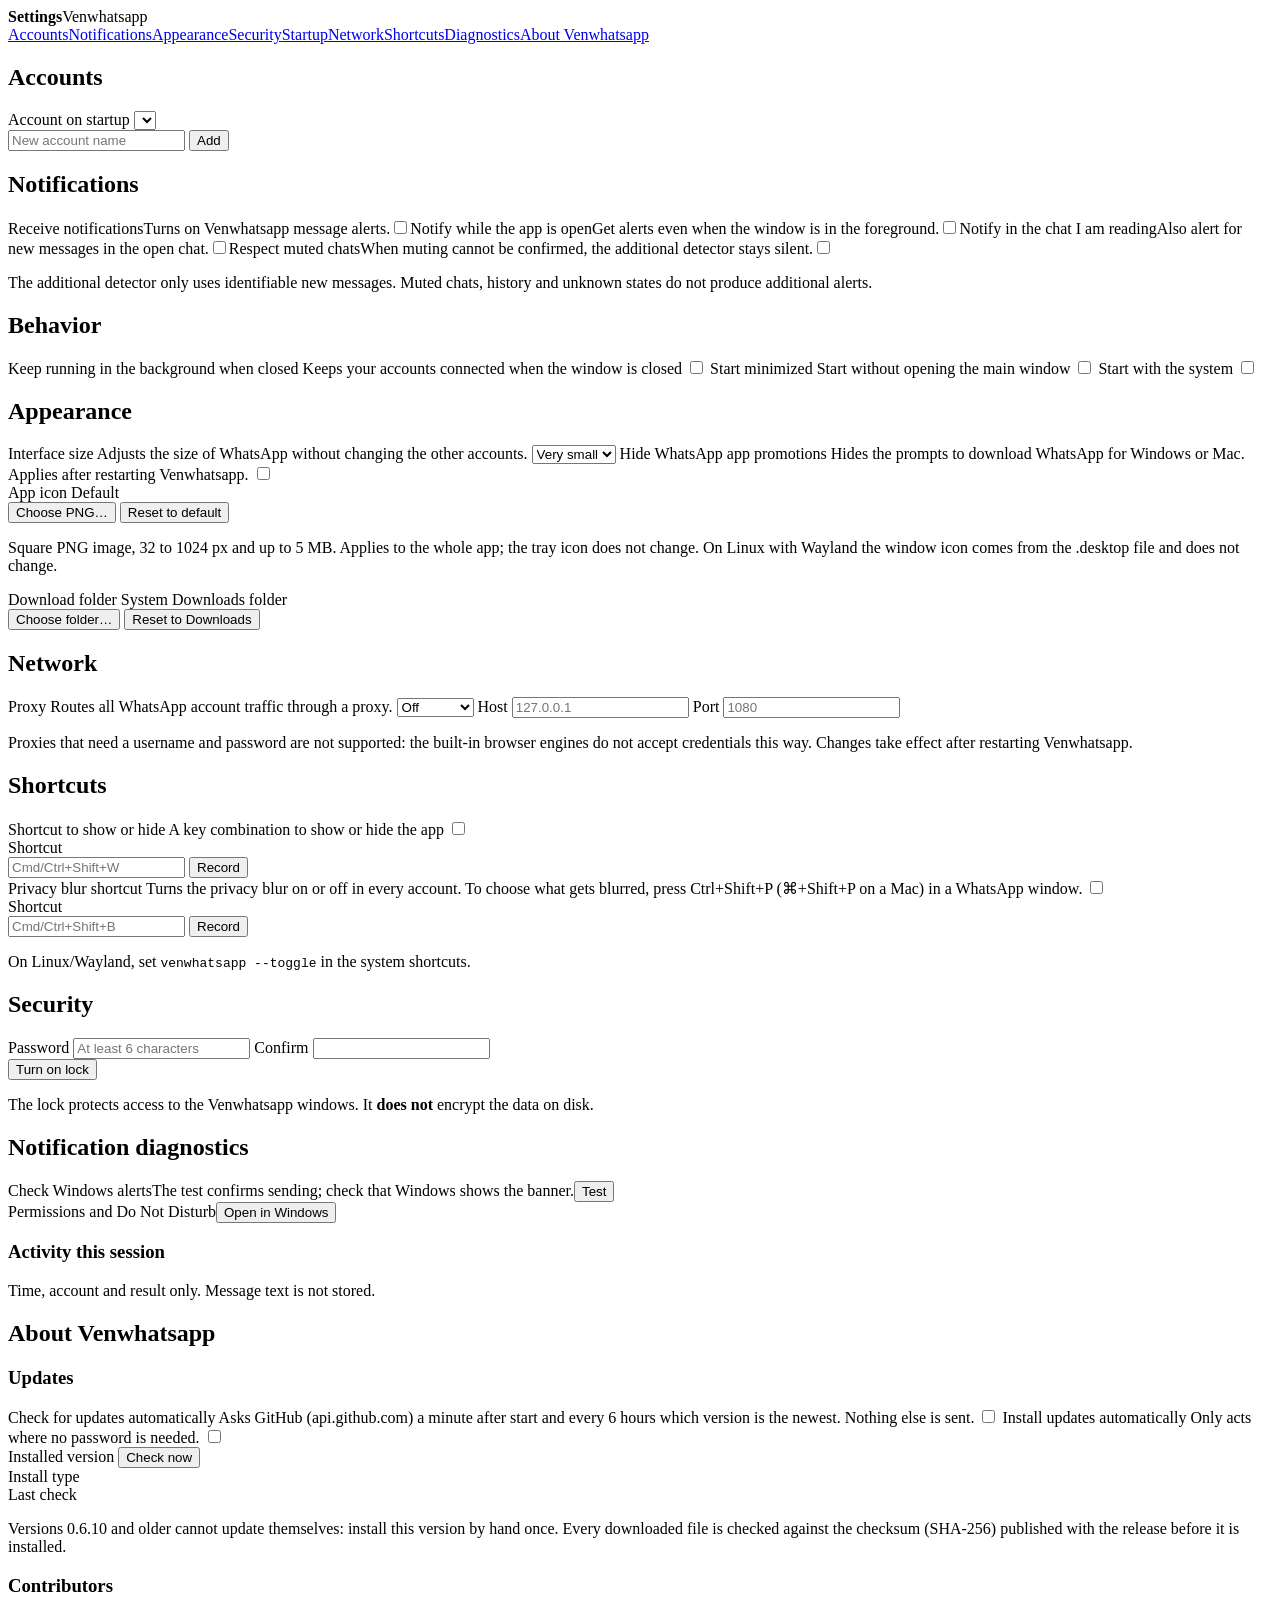
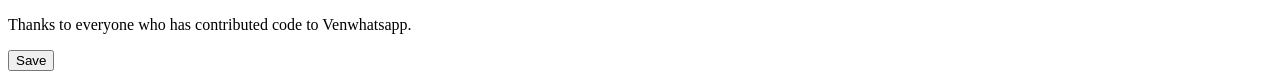
==== settings-ui/index.html @ 7d108659 "Convert whatRust into Venwhatsapp Desktop" ====
<!doctype html>
<html lang="en">
  <head>
    <meta charset="utf-8" />
    <meta name="viewport" content="width=device-width, initial-scale=1" />
    <title>Venwhatsapp — Configurações</title>
    <script src="i18n.js"></script>
    <link rel="stylesheet" href="style.css" />
    <link rel="stylesheet" href="dialog.css" />
  </head>
  <body>
    <header class="app-header"><div><strong>Configurações</strong><span>Venwhatsapp</span></div><button id="back-to-chat" type="button" class="secondary back-button" aria-label="Voltar ao WhatsApp" title="Voltar ao WhatsApp" hidden><svg viewBox="0 0 24 24" aria-hidden="true"><path d="M19 12H5 M12 5l-7 7 7 7"/></svg><span>Voltar ao WhatsApp</span></button></header>
    <div class="settings-layout"><nav class="settings-nav" aria-label="Configurações"><a href="#sec-contas">Contas</a><a href="#sec-notificacoes">Notificações</a><a href="#sec-aparencia">Aparência</a><a href="#sec-seguranca">Segurança</a><a href="#sec-sistema">Inicialização</a><a href="#sec-rede">Rede</a><a href="#sec-atalhos">Atalhos</a><a href="#sec-diagnostico">Diagnóstico</a><a class="nav-about" href="#sec-atualizacoes"><span class="nav-about-text"><span>Sobre o Venwhatsapp</span><span class="nav-version" id="nav_version"></span></span></a></nav>
    <!-- Local preferences use familiar WhatsApp rows: titled
         groups of boxed-list rows, a title + subtitle on the left and the control
         on the right. Element ids are what main.js uses; keep them stable. -->
    <main class="prefs">
      <section class="group" id="sec-contas">
        <h2 class="group-title">Contas</h2>
        <label class="row startup-row">
          <span class="row-text"><span class="row-title">Conta ao iniciar</span></span>
          <select id="startup_account" aria-label="Conta ao iniciar"></select>
        </label>
        <div class="boxed-list" id="single_window_row" hidden>
          <label class="row">
            <span class="row-text"><span class="row-title">Mostrar todas as contas em uma janela</span>
              <span class="row-subtitle" id="single_window_subtitle">Uma janela com um seletor de contas; as contas ocultas continuam conectadas. Requer reiniciar o Venwhatsapp.</span></span>
            <input type="checkbox" class="switch" id="single_window" />
          </label>
        </div>
        <div id="accounts-list" class="boxed-list"></div>
        <div class="add-row">
          <input type="text" id="new_account_name" placeholder="Nome da nova conta" aria-label="Nome da nova conta" />
          <button id="add_account">Adicionar</button>
        </div>
        <p id="macos-note" class="macos-note" hidden>Múltiplas contas exigem macOS 14 ou superior.</p>
        <p id="accounts-note" class="group-note" role="status" aria-live="polite"></p>
      </section>
      <section class="group" id="sec-notificacoes"><h2 class="group-title">Notificações</h2><div class="boxed-list">
<label class="row"><span class="row-text"><span class="row-title">Receber notificações</span><span class="row-subtitle">Ativa os avisos de mensagens do Venwhatsapp.</span></span><input type="checkbox" class="switch" id="notifications"></label><label class="row"><span class="row-text"><span class="row-title">Avisar com o aplicativo aberto</span><span class="row-subtitle">Receber avisos mesmo com a janela em primeiro plano.</span></span><input type="checkbox" class="switch" id="notify_when_focused"></label><label class="row"><span class="row-text"><span class="row-title">Avisar na conversa que estou lendo</span><span class="row-subtitle">Também avisar mensagens novas na conversa aberta.</span></span><input type="checkbox" class="switch" id="notify_active_chat"></label><label class="row"><span class="row-text"><span class="row-title">Respeitar conversas silenciadas</span><span class="row-subtitle">Quando o silenciamento não puder ser confirmado, o detector adicional permanece silencioso.</span></span><input type="checkbox" class="switch" id="respect_muted"></label></div><p class="group-note">O detector adicional só usa mensagens novas identificáveis. Conversas silenciadas, histórico e estados desconhecidos não geram avisos adicionais.</p></section>

      <section class="group" id="sec-sistema">
        <h2 class="group-title">Comportamento</h2>
        <div class="boxed-list">
          <label class="row">
            <span class="row-text"><span class="row-title">Continuar em segundo plano ao fechar</span>
              <span class="row-subtitle">Mantém suas contas conectadas ao fechar a janela</span></span>
            <input type="checkbox" class="switch" id="close_to_tray" />
          </label>
          <label class="row">
            <span class="row-text"><span class="row-title">Iniciar minimizado</span>
              <span class="row-subtitle">Iniciar sem abrir a janela principal</span></span>
            <input type="checkbox" class="switch" id="start_minimized" />
          </label>
          <label class="row">
            <span class="row-text"><span class="row-title">Iniciar com o sistema</span></span>
            <input type="checkbox" class="switch" id="autostart" />
          </label>
          <label class="row mac-only" id="menu_bar_icon_row" hidden>
            <span class="row-text"><span class="row-title">Mostrar ícone na barra de menus</span>
              <span class="row-subtitle" id="menu_bar_icon_subtitle">Quando desativado, clique no ícone do Dock para abrir o Venwhatsapp</span></span>
            <input type="checkbox" class="switch" id="menu_bar_icon" />
          </label>
          <label class="row mac-only" hidden>
            <span class="row-text"><span class="row-title">Somente na barra de menus</span>
              <span class="row-subtitle" id="menubar_only_subtitle">Sem ícone no Dock nem janela principal — todas as contas continuam conectadas para notificações e cada uma abre como painel pela bandeja</span></span>
            <input type="checkbox" class="switch" id="menubar_only" />
          </label>
          <label class="row mac-only" hidden>
            <span class="row-text"><span class="row-title">Ocultar ícone do Dock</span>
              <span class="row-subtitle">Mantém a janela principal; o ícone da barra de menus passa a ser a forma de reabrir o Venwhatsapp</span></span>
            <input type="checkbox" class="switch" id="hide_dock_icon" />
          </label>
        </div>
      </section>

      <section class="group" id="sec-aparencia">
        <h2 class="group-title">Aparência</h2>
        <div class="boxed-list">
          <label class="row">
            <span class="row-text"><span class="row-title">Tamanho da interface</span>
              <span class="row-subtitle">Ajusta o tamanho do WhatsApp sem alterar as outras contas.</span></span>
            <select id="zoom">
              <option value="0.75">Muito pequeno</option>
              <option value="0.85">Pequeno</option>
              <option value="1">Padrão</option>
              <option value="1.15">Grande</option>
            </select>
          </label>
          <label class="row">
            <span class="row-text"><span class="row-title">Ocultar anúncios do app do WhatsApp</span>
              <span class="row-subtitle">Esconde os convites para baixar o WhatsApp para Windows ou Mac. Vale ao reiniciar o Venwhatsapp.</span></span>
            <input type="checkbox" class="switch" id="hide_app_banner" />
          </label>
          <label class="row linux-only" id="title_bar_row" hidden>
            <span class="row-text"><span class="row-title">Barra de título</span>
              <span class="row-subtitle" id="title_bar_subtitle">Gerenciadores de janelas lado a lado, como o Hyprland, não usam barra de título.</span></span>
            <select id="title_bar">
              <option value="auto">Automático</option>
              <option value="show">Mostrar</option>
              <option value="hide">Ocultar</option>
            </select>
          </label>
          <label class="row linux-only" id="rendering_row" hidden>
            <span class="row-text"><span class="row-title">Renderização</span>
              <span class="row-subtitle" id="rendering_subtitle">Use o modo compatível se a janela ficar em branco em placas de vídeo antigas. Vale ao reiniciar o Venwhatsapp.</span></span>
            <select id="rendering">
              <option value="auto">Automático</option>
              <option value="software">Compatível (sem GPU)</option>
            </select>
          </label>
          <div class="row">
            <span class="row-text"><span class="row-title">Ícone do aplicativo</span>
              <span class="row-subtitle" id="icon_subtitle">Padrão</span></span>
            <div class="hotkey-row">
              <button type="button" id="choose_icon" class="secondary">Escolher PNG…</button>
              <button type="button" id="reset_icon" class="secondary">Restaurar padrão</button>
            </div>
          </div>
          <p class="group-note" id="icon_note">Imagem PNG quadrada, de 32 a 1024 px e até 5 MB. Vale para o aplicativo todo; a bandeja não muda. No Linux com Wayland, o ícone da janela vem do arquivo .desktop e não muda.</p>
          <div class="row">
            <span class="row-text"><span class="row-title">Pasta de downloads</span>
              <span class="row-subtitle" id="download_dir_subtitle">Pasta Downloads do sistema</span></span>
            <div class="hotkey-row">
              <button type="button" id="choose_download_dir" class="secondary">Escolher pasta…</button>
              <button type="button" id="reset_download_dir" class="secondary">Restaurar Downloads</button>
            </div>
          </div>
        </div>
      </section>

      <section class="group" id="sec-rede">
        <h2 class="group-title">Rede</h2>
        <div class="boxed-list">
          <label class="row">
            <span class="row-text"><span class="row-title">Proxy</span>
              <span class="row-subtitle">Encaminha todo o tráfego das contas do WhatsApp por um proxy.</span></span>
            <select id="proxy_mode">
              <option value="off">Desativado</option>
              <option value="socks5">SOCKS5</option>
              <option value="http">HTTP</option>
            </select>
          </label>
          <label class="row entry-row proxy-field">
            <span class="row-title">Servidor</span>
            <input type="text" id="proxy_host" autocomplete="off" spellcheck="false" placeholder="127.0.0.1" />
          </label>
          <label class="row entry-row proxy-field">
            <span class="row-title">Porta</span>
            <input type="text" id="proxy_port" inputmode="numeric" autocomplete="off" placeholder="1080" />
          </label>
        </div>
        <p class="group-note">Proxy com usuário e senha não é suportado: os navegadores embutidos não aceitam credenciais por esse caminho. A alteração vale após reiniciar o Venwhatsapp.</p>
        <p id="proxy_restart" class="hotkey-hint" hidden><span>Reinicie o Venwhatsapp para aplicar o proxy.</span> <button type="button" id="proxy_restart_btn" class="secondary">Reiniciar agora</button></p>
      </section>

      <section class="group" id="sec-atalhos">
        <h2 class="group-title">Atalhos</h2>
        <div class="boxed-list">
          <label class="row">
            <span class="row-text"><span class="row-title">Atalho para mostrar ou ocultar</span>
              <span class="row-subtitle">Uma combinação de teclas para mostrar ou ocultar o aplicativo</span></span>
            <input type="checkbox" class="switch" id="hotkey_enabled" />
          </label>
          <div class="row">
            <span class="row-text"><span class="row-title">Atalho</span></span>
            <div class="hotkey-row">
              <input type="text" id="hotkey" placeholder="Cmd/Ctrl+Shift+W" aria-label="Atalho" />
              <button type="button" id="record_hotkey" class="secondary">Gravar</button>
            </div>
          </div>
          <label class="row">
            <span class="row-text"><span class="row-title">Atalho para desfocar</span>
              <span class="row-subtitle">Liga ou desliga o desfoque de privacidade em todas as contas. Para escolher o que é desfocado, pressione Ctrl+Shift+P (⌘+Shift+P no Mac) numa janela do WhatsApp.</span></span>
            <input type="checkbox" class="switch" id="blur_hotkey_enabled" />
          </label>
          <div class="row">
            <span class="row-text"><span class="row-title">Atalho</span></span>
            <div class="hotkey-row">
              <input type="text" id="blur_hotkey" placeholder="Cmd/Ctrl+Shift+B" aria-label="Atalho" />
              <button type="button" id="record_blur_hotkey" class="secondary">Gravar</button>
            </div>
          </div>
        </div>
        <p id="hotkey_hint" class="hotkey-hint" hidden></p>
        <p class="group-note">No Linux/Wayland, configure <code>venwhatsapp --toggle</code> nos atalhos do sistema.</p>
      </section>

      <section class="group" id="sec-seguranca">
        <h2 class="group-title">Segurança</h2>

        <div id="lock-disabled">
          <div class="boxed-list">
            <label class="row entry-row">
              <span class="row-title">Senha</span>
              <input type="password" id="lock_pw1" autocomplete="new-password" placeholder="Pelo menos 6 caracteres" />
            </label>
            <label class="row entry-row">
              <span class="row-title">Confirmar</span>
              <input type="password" id="lock_pw2" autocomplete="new-password" />
            </label>
          </div>
          <div class="group-actions">
            <button id="enable_lock">Ativar bloqueio</button>
          </div>
        </div>

        <div id="lock-enabled" hidden>
          <div class="boxed-list">
            <label class="row" id="biometric_row" hidden>
              <span class="row-text"><span class="row-title" id="biometric_label">Usar biometria</span></span>
              <input type="checkbox" class="switch" id="biometric_enabled" />
            </label>
            <label class="row">
              <span class="row-text"><span class="row-title">Bloquear ao iniciar</span></span>
              <input type="checkbox" class="switch" id="lock_on_launch" />
            </label>
            <label class="row">
              <span class="row-text"><span class="row-title">Bloquear ao ocultar</span></span>
              <input type="checkbox" class="switch" id="lock_on_hide" />
            </label>
            <label class="row">
              <span class="row-text"><span class="row-title">Bloquear por inatividade</span>
                <span class="row-subtitle">Minutos; 0 desativa</span></span>
              <input type="number" id="idle_min" min="0" step="1" value="0" />
            </label>
          </div>
          <div class="group-actions">
            <button id="lock_now">Bloquear agora</button>
            <button id="change_pw" class="secondary">Alterar senha…</button>
            <button id="disable_lock" class="secondary">Desativar…</button>
          </div>
        </div>

        <p class="group-note">O bloqueio protege o acesso às janelas do Venwhatsapp. Ele
          <strong>não</strong> criptografa os dados no disco.</p>
      </section>
      <section class="group" id="sec-diagnostico"><h2 class="group-title">Diagnóstico de notificações</h2>
      <div class="boxed-list"><div class="row"><span class="row-text"><span class="row-title">Verificar avisos do Windows</span><span class="row-subtitle">O teste confirma o envio; confira se o Windows exibe o banner.</span></span><button id="test-notification" type="button">Testar</button></div><div class="row"><span class="row-text">Permissões e Não perturbe</span><button id="windows-notifications" class="secondary" type="button">Abrir no Windows</button></div></div>
      <p id="diagnostic-note" class="group-note" role="status"></p><div id="route-status" class="boxed-list"></div>
      <h3>Atividade desta sessão</h3><p class="group-note">Somente horário, conta e resultado. Não armazena o texto das mensagens.</p><div id="notification-history" class="boxed-list"></div>
      </section>
      <section class="group" id="sec-atualizacoes">
        <h2 class="group-title">Sobre o Venwhatsapp</h2>
        <h3>Atualizações</h3>
        <div class="boxed-list">
          <label class="row">
            <span class="row-text"><span class="row-title">Verificar atualizações automaticamente</span>
              <span class="row-subtitle">Consulta o GitHub (api.github.com) um minuto após iniciar e a cada 6 horas. Só pergunta qual é a versão mais recente.</span></span>
            <input type="checkbox" class="switch" id="auto_update_check" />
          </label>
          <label class="row">
            <span class="row-text"><span class="row-title">Instalar atualizações automaticamente</span>
              <span class="row-subtitle" id="auto_update_install_subtitle">Só age quando não é preciso senha.</span></span>
            <input type="checkbox" class="switch" id="auto_update_install" />
          </label>
        </div>
        <div class="boxed-list">
          <div class="row">
            <span class="row-text"><span class="row-title">Versão instalada</span>
              <span class="row-subtitle" id="upd_current"></span></span>
            <button type="button" id="upd_check" class="secondary">Verificar agora</button>
          </div>
          <div class="row">
            <span class="row-text"><span class="row-title">Tipo de instalação</span>
              <span class="row-subtitle" id="upd_method"></span></span>
          </div>
          <div class="row">
            <span class="row-text"><span class="row-title">Última verificação</span>
              <span class="row-subtitle" id="upd_last"></span></span>
          </div>
        </div>
        <div id="upd_panel" class="upd-panel" hidden>
          <h3 id="upd_title"></h3>
          <progress id="upd_progress" max="100" hidden></progress>
          <p id="upd_message" class="group-note" role="status" aria-live="polite"></p>
          <p id="upd_error" class="hotkey-hint" role="alert" hidden></p>
          <div class="group-actions">
            <button type="button" id="upd_install" hidden>Baixar e instalar</button>
            <button type="button" id="upd_apply" hidden>Reiniciar e instalar</button>
            <button type="button" id="upd_restart" hidden>Reiniciar agora</button>
            <button type="button" id="upd_page" class="secondary" hidden>Ver no GitHub</button>
          </div>
          <div id="upd_flatpak" class="upd-flatpak" hidden>
            <code id="upd_command"></code>
            <button type="button" id="upd_copy" class="secondary">Copiar</button>
          </div>
        </div>
        <div id="upd_notes_box" hidden>
          <h3>Novidades</h3>
          <div id="upd_notes" class="notes"></div>
        </div>
        <p class="group-note">Versões 0.6.10 e anteriores não atualizam sozinhas: instale esta versão manualmente uma vez. Cada arquivo baixado é conferido com a soma de verificação (SHA-256) publicada na versão antes de ser instalado.</p>
        <h3>Contribuidores</h3>
        <p class="group-note">Obrigado a todas as pessoas que contribuíram com código para o Venwhatsapp.</p>
        <ul id="contributors" class="contributors"></ul>
      </section>
    </main></div>

    <footer class="footer">
      <span id="note" class="note" role="status" aria-live="polite"></span>
      <button id="save">Salvar</button>
    </footer>

    <script src="dialog.js"></script>
    <script src="hotkey.js"></script>
    <script src="main.js"></script>
    <script src="panel.js"></script>
    <script src="notes.js"></script>
    <script src="updates.js"></script>
  </body>
</html>
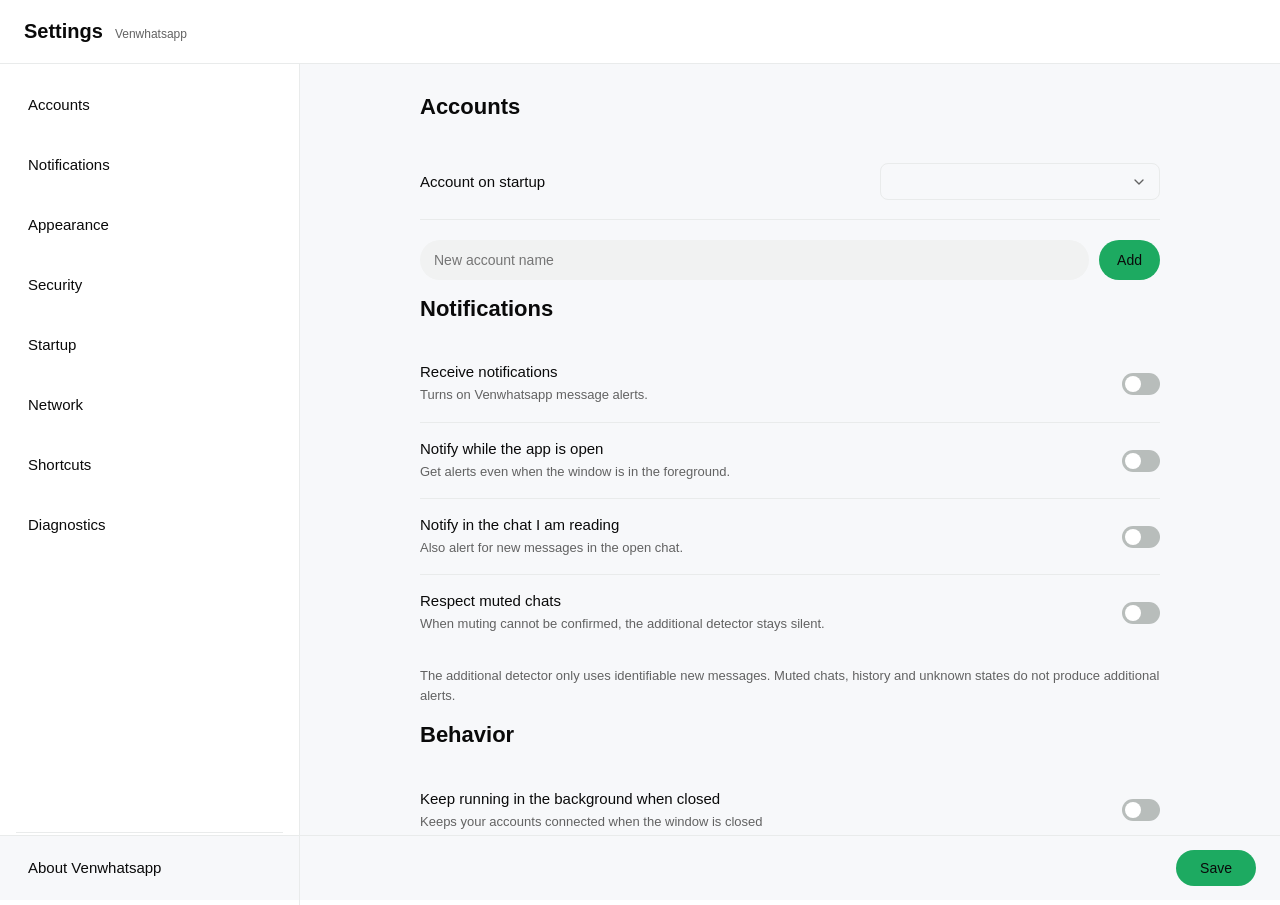
==== commit 28e8b2af: "Prepare Venwhatsapp 0.1.3 release" ====
--- a/settings-ui/index.html
+++ b/settings-ui/index.html
@@ -169,9 +169,19 @@
               <button type="button" id="record_hotkey" class="secondary">Gravar</button>
             </div>
           </div>
+        </div>
+        <p id="hotkey_hint" class="hotkey-hint" hidden></p>
+        <p class="group-note">No Linux/Wayland, configure <code>venwhatsapp --toggle</code> nos atalhos do sistema.</p>
+      </section>
+
+      <section class="group" id="sec-seguranca">
+        <h2 class="group-title">Segurança</h2>
+
+        <h3>Desfoque de privacidade</h3>
+        <div class="boxed-list">
           <label class="row">
             <span class="row-text"><span class="row-title">Atalho para desfocar</span>
-              <span class="row-subtitle">Liga ou desliga o desfoque de privacidade em todas as contas. Para escolher o que é desfocado, pressione Ctrl+Shift+P (⌘+Shift+P no Mac) numa janela do WhatsApp.</span></span>
+              <span class="row-subtitle">Liga ou desliga o desfoque em todas as contas. Para escolher os itens desfocados, pressione Ctrl+Shift+P (⌘+Shift+P no Mac) numa janela do WhatsApp.</span></span>
             <input type="checkbox" class="switch" id="blur_hotkey_enabled" />
           </label>
           <div class="row">
@@ -182,12 +192,7 @@
             </div>
           </div>
         </div>
-        <p id="hotkey_hint" class="hotkey-hint" hidden></p>
-        <p class="group-note">No Linux/Wayland, configure <code>venwhatsapp --toggle</code> nos atalhos do sistema.</p>
-      </section>
-
-      <section class="group" id="sec-seguranca">
-        <h2 class="group-title">Segurança</h2>
+        <p class="group-note">O desfoque é aplicado localmente nas janelas do WhatsApp.</p>
 
         <div id="lock-disabled">
           <div class="boxed-list">
@@ -256,6 +261,11 @@
           </label>
         </div>
         <div class="boxed-list">
+          <div class="row">
+            <span class="row-text"><span class="row-title">Reinstalar pelo GitHub</span>
+              <span class="row-subtitle">Baixa e verifica a versão mais recente publicada, mesmo que seja a mesma versão que já está instalada.</span></span>
+            <button type="button" id="upd_reinstall" class="secondary">Reinstalar</button>
+          </div>
           <div class="row">
             <span class="row-text"><span class="row-title">Versão instalada</span>
               <span class="row-subtitle" id="upd_current"></span></span>
--- a/settings-ui/style.css
+++ b/settings-ui/style.css
@@ -0,0 +1,170 @@
+/* Local management UI, matching WhatsApp desktop surfaces and spacing. */
+:root {
+  color-scheme: light dark;
+  --bg: #fff; --card: #fff; --panel: #f7f8fa; --fg: #0a0a0a; --dim: #626262;
+  --green: #1daa61; --on-green: #0a0a0a; --border: #e9ebeb;
+  --control-hover: #00000014; --control-active: #00000024;
+  --line: #e9ebeb; --hover: #f1f2f2; --switch-off: #b8bdbb;
+  --danger: #c52c3a; --warn: #996600;
+  --chevron: url("data:image/svg+xml,%3Csvg xmlns='http://www.w3.org/2000/svg' viewBox='0 0 24 24' fill='none' stroke='%23626262' stroke-width='2' stroke-linecap='round' stroke-linejoin='round'%3E%3Cpath d='m6 9 6 6 6-6'/%3E%3C/svg%3E");
+}
+@media (prefers-color-scheme: dark) {
+  :root:not([data-theme="light"]) {
+    color-scheme: dark;
+    --bg: #161717; --card: #232626; --panel: #1d1f1f; --fg: #fafafa; --dim: #a1a5a5;
+    --green: #21c063; --on-green: #0a0a0a; --border: #2c3030;
+    --control-hover: #ffffff14; --control-active: #ffffff24;
+    --line: #2c3030; --hover: #2a2d2d; --switch-off: #626767;
+    --danger: #ff707a; --warn: #e3b341;
+    --chevron: url("data:image/svg+xml,%3Csvg xmlns='http://www.w3.org/2000/svg' viewBox='0 0 24 24' fill='none' stroke='%23a1a5a5' stroke-width='2' stroke-linecap='round' stroke-linejoin='round'%3E%3Cpath d='m6 9 6 6 6-6'/%3E%3C/svg%3E");
+  }
+}
+:root[data-theme="dark"] {
+    color-scheme: dark;
+    --bg: #161717; --card: #232626; --panel: #1d1f1f; --fg: #fafafa; --dim: #a1a5a5;
+    --green: #21c063; --on-green: #0a0a0a; --border: #2c3030;
+    --control-hover: #ffffff14; --control-active: #ffffff24;
+    --line: #2c3030; --hover: #2a2d2d; --switch-off: #626767;
+    --danger: #ff707a; --warn: #e3b341;
+    --chevron: url("data:image/svg+xml,%3Csvg xmlns='http://www.w3.org/2000/svg' viewBox='0 0 24 24' fill='none' stroke='%23a1a5a5' stroke-width='2' stroke-linecap='round' stroke-linejoin='round'%3E%3Cpath d='m6 9 6 6 6-6'/%3E%3C/svg%3E");
+}
+:root[data-theme="light"] { color-scheme:light; }
+* { box-sizing: border-box; }
+/* Thin, translucent scrollbars to match the chat panes (see bridge.js):
+   the native webviews otherwise render a thick unstyled system scrollbar
+   that clashes with the dark theme. Same muted grey, transparent track. */
+* { scrollbar-width: thin; scrollbar-color: rgba(134,150,160,.45) transparent; }
+*::-webkit-scrollbar { width: 8px; height: 8px; }
+*::-webkit-scrollbar-track { background: transparent; }
+*::-webkit-scrollbar-thumb { background-color: rgba(134,150,160,.45); border: 2px solid transparent; border-radius: 4px; background-clip: padding-box; }
+*::-webkit-scrollbar-thumb:hover { background-color: rgba(134,150,160,.8); }
+*::-webkit-scrollbar-corner { background: transparent; }
+html, body { height: 100%; }
+html.embedded-panel { background: var(--bg); }
+html.embedded-panel body { opacity: 0; transform: translateY(9px) scale(.995); transform-origin: top center; transition: opacity .18s ease, transform .22s cubic-bezier(.2,.8,.2,1); }
+html.embedded-panel.panel-open body { opacity: 1; transform: none; }
+@media(prefers-reduced-motion:reduce) { html.embedded-panel body { transition: none; } }
+body {
+  margin: 0; display: flex; flex-direction: column;
+  background: var(--bg); color: var(--fg);
+  font: 14px "Segoe UI", Helvetica, Arial, sans-serif;
+}
+[hidden] { display: none !important; }
+button, input, select { font: inherit; }
+button { cursor: pointer; border: 0; border-radius: 22px; padding: 9px 18px; background: var(--green); color: var(--on-green); font-weight: 500; }
+button:disabled { opacity: .45; cursor: default; }
+button.secondary { background: transparent; color: var(--green); }
+button:hover:not(:disabled) { filter: brightness(.95); }
+button:focus-visible, input:focus-visible, select:focus-visible, a:focus-visible { outline: 2px solid var(--green); outline-offset: 2px; }
+.app-header { padding: 12px 24px; min-height: 64px; display: flex; align-items: center; justify-content: space-between; gap: 16px; border-bottom: 1px solid var(--border); }
+.app-header > div { display: flex; align-items: baseline; gap: 12px; }
+.app-header strong { font-size: 20px; font-weight: 600; }
+.app-header span { font-size: 12px; color: var(--dim); }
+.app-header button { color: var(--dim); font-weight: 400; }
+.settings-layout { position: relative; display: flex; flex: 1; min-height: 0; overflow: visible; }
+.settings-nav { position: absolute; z-index: 2; left: 0; top: 0; bottom: -70px; width: 300px; padding: 12px 8px; display: flex; flex-direction: column; gap: 4px; border-right: 1px solid var(--border); }
+.settings-nav a { display: flex; align-items: center; gap: 24px; padding: 16px 20px; border-radius:8px; min-height:56px; font-size: 15px; color: inherit; text-decoration: none; }
+.settings-nav a:hover, .settings-nav a[aria-current=page] { background: var(--hover); }
+.settings-nav svg { width: 22px; height: 22px; stroke: var(--dim); fill: none; stroke-width: 1.7; stroke-linecap: round; stroke-linejoin: round; flex-shrink: 0; }
+.prefs { background:var(--panel); flex: 1; min-width: 0; overflow-y: auto; margin-left:300px; padding: 30px 40px; scroll-behavior: smooth; }
+.group { max-width: 740px; margin: 0 auto; }
+.group-title { font-size: 22px; font-weight: 600; margin: 0 0 24px; }
+.group-note { font-size: 13px; line-height: 1.55; margin: 16px 0; color: var(--dim); }
+.group-note code { font: inherit; background: var(--hover); padding: 2px 4px; }
+.group-actions { display: flex; flex-wrap: wrap; align-items: center; gap: 8px; margin-top: 16px; }
+.boxed-list > * + * { border-top: 1px solid var(--border); }
+.boxed-list:empty { display: none; }
+.row { display: flex; align-items: center; gap: 20px; min-height: 76px; padding: 16px 0; }
+label.row { cursor: pointer; }
+.row-text { flex: 1; min-width: 0; display: flex; flex-direction: column; gap: 5px; }
+.row-title { font-size: 15px; }
+.row-subtitle { font-size: 13px; line-height: 1.5; color: var(--dim); }
+.startup-row { margin: 24px 0 16px; border-bottom: 1px solid var(--border); }
+.entry-row .row-title { flex: 0 0 90px; }
+.entry-row input { flex: 1; min-width: 0; }
+input[type=text], input[type=password], input[type=number], select { border: 1px solid var(--border); border-radius: 8px; padding: 8px 12px; background: transparent; color: inherit; }
+input[type=number] { width: 80px; }
+select { min-width: 120px; appearance: none; -webkit-appearance: none; padding-right: 36px; background-image: var(--chevron); background-repeat: no-repeat; background-position: right 12px center; background-size: 16px 16px; line-height: 1.4; }
+select option { background: var(--bg); color: var(--fg); }
+.switch { appearance: none; -webkit-appearance: none; position: relative; width: 38px; height: 22px; margin: 0; flex: 0 0 38px; border: 0; border-radius: 12px; background: var(--switch-off); cursor: pointer; }
+.switch::before { content: ""; position: absolute; left: 3px; top: 3px; width: 16px; height: 16px; border-radius: 50%; background: #fff; transition: transform .15s; }
+.switch:checked { background: var(--green); }
+.switch:checked::before { transform: translateX(16px); }
+.account-row { border-radius:8px; display: flex; align-items: center; min-height: 88px; gap: 15px; padding: 12px; }
+.account-row:hover { background:var(--hover); }
+.account-row:hover .account-avatar:not(.has-photo) { background: var(--control-hover); }
+.account-avatar { height: 48px; width: 48px; border-radius: 50%; background: var(--hover); color: var(--dim); display: grid; place-items: center; font-size: 17px; flex: 0 0 48px; }
+.account-avatar.has-photo { overflow: hidden; background: none; }
+.account-avatar img { width: 100%; height: 100%; object-fit: cover; display: block; }
+.settings-nav .nav-about { position: absolute; left: 8px; right: 8px; bottom: 10px; }
+.settings-nav .nav-about::before { content: ""; position: absolute; left: 8px; right: 8px; top: -7px; border-top: 1px solid var(--border); }
+.nav-about-text { display: flex; flex-direction: column; gap: 2px; min-width: 0; }
+.nav-version { font-size: 12px; color: var(--dim); }
+.nav-version:empty { display: none; }
+.contributors { list-style: none; margin: 0; padding: 0; display: flex; flex-wrap: wrap; gap: 8px; }
+.contributors a { display: inline-block; padding: 6px 12px; border: 1px solid var(--border); border-radius: 16px; color: inherit; text-decoration: none; font-size: 13px; }
+.contributors a:hover { background: var(--hover); }
+.account-open { display: flex; flex: 1; min-width: 0; align-items: flex-start; flex-direction: column; gap: 5px; padding: 0; border: 0; border-radius: 0; background: transparent; color: inherit; text-align: left; }
+.acct-name { font-size: 16px; max-width: 100%; white-space: nowrap; text-overflow: ellipsis; overflow: hidden; }
+.acct-subtitle { font-size: 13px; color: var(--dim); font-weight: 400; }
+.account-more { display: grid; place-items: center; flex: 0 0 40px; font-size: 26px; line-height: 1; width: 40px; height: 40px; border-radius: 50%; padding: 0; color: var(--dim); background: transparent; transition: background-color .12s, color .12s; }
+.account-more:hover:not(:disabled), .account-more:focus-visible, .account-more[aria-expanded="true"] { background: var(--control-hover); color: var(--fg); filter: none; }
+.account-more:active:not(:disabled) { background: var(--control-active); }
+@media(prefers-reduced-motion:reduce) { .account-more { transition:none; } }
+.acct-unread { background: var(--green); color: var(--on-green); font-size: 12px; padding: 2px 7px; border-radius: 10px; }
+.account-actions { position: fixed; inset: auto; border: 1px solid var(--border); border-radius: 12px; background: var(--card); color: var(--fg); box-shadow: 0 12px 34px #0004; padding: 6px 0; width: 245px; max-width:calc(100vw - 24px); margin: 0; max-height: calc(100vh - 24px);overflow-y:auto;overscroll-behavior:contain; transform-origin:top right; }
+.account-actions:popover-open, .account-actions[data-open="true"] { animation: account-menu-in .16s cubic-bezier(.2,.8,.2,1) both; }
+@keyframes account-menu-in { from { opacity: 0; transform: translateY(6px) scale(.98); } to { opacity: 1; transform: translateY(0) scale(1); } }
+@media(prefers-reduced-motion:reduce) { .account-actions:popover-open, .account-actions[data-open="true"] { animation:none; } }
+.account-actions button { display: block; width: 100%; border-radius: 0; background: transparent; color: inherit; text-align: left; font-size: 14px; font-weight: 400; padding: 12px 22px; }
+.account-actions button:hover, .account-actions button:focus-visible { background: var(--hover); }
+.account-actions .danger { color: var(--danger); }
+.add-row { display: flex; gap: 10px; margin-top: 20px; }
+.add-row input { border-radius:24px; min-width: 0; flex: 1; background: var(--hover); border: 0; padding: 12px 14px; }
+.hotkey-row { display: flex; gap: 8px; flex-wrap: wrap; }
+.hotkey-row input { min-width: 0; width: 190px; }
+.recording { outline: 2px dashed var(--green); }
+.hotkey-hint { font-size: 13px; color: var(--warn); }
+.footer { position: relative; z-index: 1; display: flex; justify-content: space-between; align-items: center; gap: 12px; padding: 14px 24px; border-top: 1px solid var(--border); }
+.footer button { padding: 10px 24px; margin-left: auto; }
+.note { font-size: 13px; color: var(--green); }
+.prefs h3 { font-size: 14px; margin: 24px 0 6px; }
+@media(max-width:900px) { .settings-nav { width:220px; } .settings-nav a { padding: 16px 20px; gap: 18px; } .prefs { margin-left:220px; padding: 26px 24px; } }
+@media(max-width:640px) {
+  .settings-nav { width:62px; overflow: hidden; } .settings-nav a { font-size: 0; padding: 18px 20px; gap: 24px; } .settings-nav svg { flex: 0 0 22px; }
+  .prefs { margin-left:62px; padding: 24px 18px; } .app-header { padding: 14px 18px; min-height: 66px; } .row { gap: 12px; flex-wrap: wrap; } .row-text { flex-basis: 160px; }
+  .account-row { gap: 10px; } .account-avatar { width: 40px; height: 40px; flex-basis: 40px; } .group-title { font-size: 19px; }
+}
+@media(max-width:480px) { .app-header span { display: none; } }
+
+/* Same icon hit area as the WhatsApp toolbar. */
+.back-button { display:inline-flex;align-items:center;gap:10px;min-height:40px;padding:8px 12px!important;color:var(--fg)!important; }
+.back-button svg { width:24px;height:24px;stroke:currentColor;stroke-width:1.8;fill:none;stroke-linecap:round;stroke-linejoin:round;flex:none; }
+.back-button:hover { background:var(--hover); }
+.footer { background:var(--panel); }
+@media(max-width:640px){.settings-nav{padding:12px 4px;}.settings-nav a{padding:16px;}.back-button span{display:none;}.back-button{width:40px;padding:8px!important;}}
+
+.back-button span { font-size:14px;color:inherit; }
+
+.row select { max-width:min(280px,100%);text-overflow:ellipsis;white-space:nowrap;overflow:hidden; }
+#startup_account { width:clamp(150px,35vw,280px); }
+
+.row-subtitle,.group-note,.hotkey-hint { overflow-wrap:anywhere; }
+
+.row-title {overflow-wrap:anywhere;}
+.note {min-width:0;overflow-wrap:anywhere;flex:1;}
+
+/* Settings -> Updates */
+.upd-panel { margin-top: 24px; padding: 16px 20px; border: 1px solid var(--border); border-radius: 12px; background: var(--card); }
+.upd-panel h3 { margin: 0 0 8px; font-size: 16px; }
+.upd-panel progress { width: 100%; height: 8px; accent-color: var(--green); margin: 8px 0; }
+.upd-panel .group-note { margin: 8px 0; }
+.upd-flatpak { display: flex; align-items: center; gap: 8px; margin-top: 12px; flex-wrap: wrap; }
+.upd-flatpak code { flex: 1; min-width: 0; overflow-wrap: anywhere; font: 12px ui-monospace, Menlo, Consolas, monospace; background: var(--hover); padding: 8px 10px; border-radius: 8px; user-select: all; }
+.notes { font-size: 13px; line-height: 1.55; max-height: 320px; overflow-y: auto; padding: 4px 0; overflow-wrap: anywhere; }
+.notes h4 { margin: 14px 0 4px; font-size: 14px; }
+.notes p { margin: 6px 0; }
+.notes ul { margin: 6px 0; padding-left: 20px; }
+.notes code, .notes pre { font: 12px ui-monospace, Menlo, Consolas, monospace; background: var(--hover); border-radius: 4px; }
+.notes code { padding: 1px 4px; }
+.notes pre { padding: 8px 10px; overflow-x: auto; white-space: pre-wrap; }
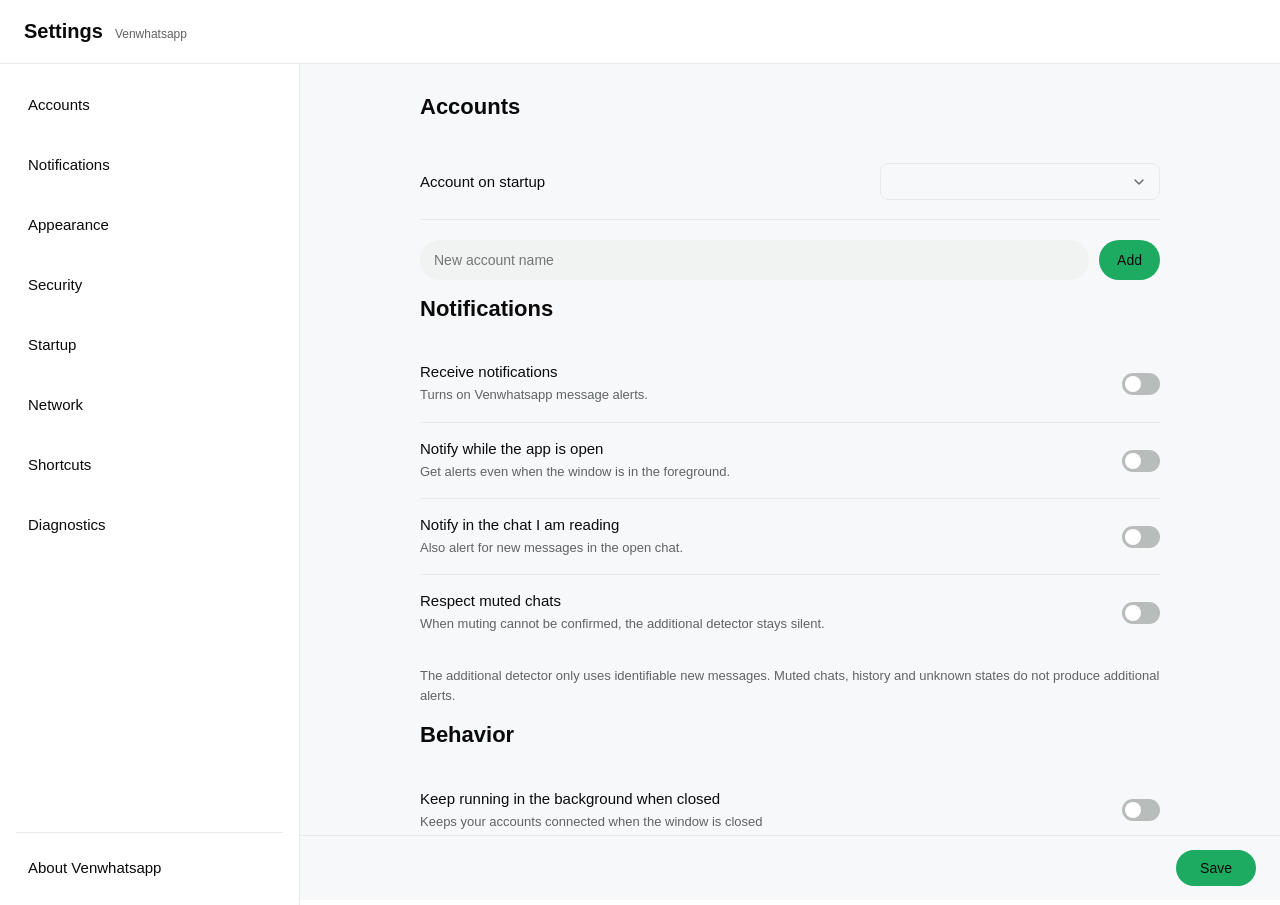
==== commit 551e1660: "Update Venwhatsapp settings" ====
--- a/settings-ui/index.html
+++ b/settings-ui/index.html
@@ -169,6 +169,18 @@
               <button type="button" id="record_hotkey" class="secondary">Gravar</button>
             </div>
           </div>
+          <label class="row">
+            <span class="row-text"><span class="row-title">Enable privacy blur shortcut</span>
+              <span class="row-subtitle">Turns privacy blur on or off in every account. Choose what gets blurred in Settings → Security → Privacy blur.</span></span>
+            <input type="checkbox" class="switch" id="blur_hotkey_enabled" />
+          </label>
+          <div class="row">
+            <span class="row-text"><span class="row-title">Keyboard combination</span></span>
+            <div class="hotkey-row">
+              <input type="text" id="blur_hotkey" placeholder="Cmd/Ctrl+Shift+B" aria-label="Privacy blur shortcut" />
+              <button type="button" id="record_blur_hotkey" class="secondary">Record</button>
+            </div>
+          </div>
         </div>
         <p id="hotkey_hint" class="hotkey-hint" hidden></p>
         <p class="group-note">No Linux/Wayland, configure <code>venwhatsapp --toggle</code> nos atalhos do sistema.</p>
@@ -177,22 +189,34 @@
       <section class="group" id="sec-seguranca">
         <h2 class="group-title">Segurança</h2>
 
-        <h3>Desfoque de privacidade</h3>
-        <div class="boxed-list">
-          <label class="row">
-            <span class="row-text"><span class="row-title">Atalho para desfocar</span>
-              <span class="row-subtitle">Liga ou desliga o desfoque em todas as contas. Para escolher os itens desfocados, pressione Ctrl+Shift+P (⌘+Shift+P no Mac) numa janela do WhatsApp.</span></span>
-            <input type="checkbox" class="switch" id="blur_hotkey_enabled" />
-          </label>
-          <div class="row">
-            <span class="row-text"><span class="row-title">Atalho</span></span>
-            <div class="hotkey-row">
-              <input type="text" id="blur_hotkey" placeholder="Cmd/Ctrl+Shift+B" aria-label="Atalho" />
-              <button type="button" id="record_blur_hotkey" class="secondary">Gravar</button>
-            </div>
-          </div>
-        </div>
-        <p class="group-note">O desfoque é aplicado localmente nas janelas do WhatsApp.</p>
+        <details class="privacy-disclosure" id="privacy-blur-disclosure">
+          <summary>Privacy blur</summary>
+          <p class="group-note">Choose what is blurred in every account. Changes apply to open WhatsApp windows when you save.</p>
+          <div class="boxed-list privacy-list">
+            <label class="row privacy-option"><span class="row-text"><span class="row-title">Enable privacy blur</span></span><input type="checkbox" class="switch" id="privacy_blur_on" /></label>
+            <label class="row privacy-option"><span class="row-text"><span class="row-title">All messages in chat</span></span><input type="checkbox" class="switch" id="privacy_chat_on" /></label>
+            <div class="privacy-slider-row"><label for="privacy_chat_amt">Blur amount</label><input class="privacy-range" type="range" id="privacy_chat_amt" min="1" max="30" step="1" /><output id="privacy_chat_amt_output" for="privacy_chat_amt"></output></div>
+            <label class="row privacy-option"><span class="row-text"><span class="row-title">Last message previews</span></span><input type="checkbox" class="switch" id="privacy_preview_on" /></label>
+            <div class="privacy-slider-row"><label for="privacy_preview_amt">Blur amount</label><input class="privacy-range" type="range" id="privacy_preview_amt" min="1" max="30" step="1" /><output id="privacy_preview_amt_output" for="privacy_preview_amt"></output></div>
+            <label class="row privacy-option"><span class="row-text"><span class="row-title">Media previews</span></span><input type="checkbox" class="switch" id="privacy_media_on" /></label>
+            <div class="privacy-slider-row"><label for="privacy_media_amt">Blur amount</label><input class="privacy-range" type="range" id="privacy_media_amt" min="1" max="30" step="1" /><output id="privacy_media_amt_output" for="privacy_media_amt"></output></div>
+            <label class="row privacy-option"><span class="row-text"><span class="row-title">Media gallery</span></span><input type="checkbox" class="switch" id="privacy_gallery_on" /></label>
+            <div class="privacy-slider-row"><label for="privacy_gallery_amt">Blur amount</label><input class="privacy-range" type="range" id="privacy_gallery_amt" min="1" max="30" step="1" /><output id="privacy_gallery_amt_output" for="privacy_gallery_amt"></output></div>
+            <label class="row privacy-option"><span class="row-text"><span class="row-title">Text input</span></span><input type="checkbox" class="switch" id="privacy_input_on" /></label>
+            <label class="row privacy-option"><span class="row-text"><span class="row-title">Profile pictures</span></span><input type="checkbox" class="switch" id="privacy_avatars_on" /></label>
+            <div class="privacy-slider-row"><label for="privacy_avatars_amt">Blur amount</label><input class="privacy-range" type="range" id="privacy_avatars_amt" min="1" max="30" step="1" /><output id="privacy_avatars_amt_output" for="privacy_avatars_amt"></output></div>
+            <label class="row privacy-option"><span class="row-text"><span class="row-title">Group and contact names</span></span><input type="checkbox" class="switch" id="privacy_names_on" /></label>
+            <div class="privacy-slider-row"><label for="privacy_names_amt">Blur amount</label><input class="privacy-range" type="range" id="privacy_names_amt" min="1" max="30" step="1" /><output id="privacy_names_amt_output" for="privacy_names_amt"></output></div>
+            <label class="row privacy-option"><span class="row-text"><span class="row-title">Hide notification contents</span></span><input type="checkbox" class="switch" id="privacy_notif" /></label>
+            <label class="row privacy-option"><span class="row-text"><span class="row-title">No transition delay</span></span><input type="checkbox" class="switch" id="privacy_no_transition" /></label>
+            <label class="row privacy-option"><span class="row-text"><span class="row-title">Unblur everything when hovering over the app window</span></span><input type="checkbox" class="switch" id="privacy_unblur_hover" /></label>
+            <label class="row privacy-option"><span class="row-text"><span class="row-title">Blur everything when idle</span></span><input type="checkbox" class="switch" id="privacy_idle_on" /></label>
+            <div id="privacy_idle_controls" hidden>
+              <div class="privacy-slider-row"><label for="privacy_idle_amt">Blur amount</label><input class="privacy-range" type="range" id="privacy_idle_amt" min="1" max="30" step="1" /><output id="privacy_idle_amt_output" for="privacy_idle_amt"></output></div>
+              <div class="privacy-slider-row"><label for="privacy_idle_secs">Idle time</label><input class="privacy-range" type="range" id="privacy_idle_secs" min="5" max="600" step="5" /><output id="privacy_idle_secs_output" for="privacy_idle_secs"></output></div>
+            </div>
+          </div>
+        </details>
 
         <div id="lock-disabled">
           <div class="boxed-list">
--- a/settings-ui/style.css
+++ b/settings-ui/style.css
@@ -61,8 +61,8 @@
 .app-header strong { font-size: 20px; font-weight: 600; }
 .app-header span { font-size: 12px; color: var(--dim); }
 .app-header button { color: var(--dim); font-weight: 400; }
-.settings-layout { position: relative; display: flex; flex: 1; min-height: 0; overflow: visible; }
-.settings-nav { position: absolute; z-index: 2; left: 0; top: 0; bottom: -70px; width: 300px; padding: 12px 8px; display: flex; flex-direction: column; gap: 4px; border-right: 1px solid var(--border); }
+.settings-layout { position: relative; z-index: 2; display: flex; flex: 1; min-height: 0; overflow: visible; }
+.settings-nav { position: absolute; z-index: 3; left: 0; top: 0; bottom: -70px; width: 300px; padding: 12px 8px; display: flex; flex-direction: column; gap: 4px; border-right: 1px solid var(--border); background: var(--bg); }
 .settings-nav a { display: flex; align-items: center; gap: 24px; padding: 16px 20px; border-radius:8px; min-height:56px; font-size: 15px; color: inherit; text-decoration: none; }
 .settings-nav a:hover, .settings-nav a[aria-current=page] { background: var(--hover); }
 .settings-nav svg { width: 22px; height: 22px; stroke: var(--dim); fill: none; stroke-width: 1.7; stroke-linecap: round; stroke-linejoin: round; flex-shrink: 0; }
@@ -154,6 +154,21 @@
 .row-title {overflow-wrap:anywhere;}
 .note {min-width:0;overflow-wrap:anywhere;flex:1;}
 
+.privacy-disclosure { margin:0 0 28px; border:1px solid var(--border); border-radius:12px; background:var(--card); overflow:hidden; }
+.privacy-disclosure > summary { position:relative; padding:18px 52px 18px 20px; font-size:16px; font-weight:600; cursor:pointer; list-style:none; }
+.privacy-disclosure > summary::-webkit-details-marker { display:none; }
+.privacy-disclosure > summary::after { content:""; position:absolute; right:20px; top:50%; width:16px; height:16px; transform:translateY(-50%); background-image:var(--chevron); background-repeat:no-repeat; background-size:contain; transition:transform .16s ease; }
+.privacy-disclosure[open] > summary::after { transform:translateY(-50%) rotate(180deg); }
+.privacy-disclosure > summary:hover { background:var(--hover); }
+.privacy-disclosure > .group-note { margin:0; padding:0 20px 12px; }
+.privacy-list { padding:0 20px 16px; }
+.privacy-option.row { min-height:58px; padding:12px 0; }
+.privacy-slider-row { display:flex; align-items:center; gap:14px; min-height:44px; padding:8px 0 12px; border-top:1px solid var(--border); }
+.privacy-slider-row label { min-width:120px; color:var(--dim); font-size:13px; }
+.privacy-slider-row input[type=range] { flex:1; min-width:80px; accent-color:var(--green); }
+.privacy-slider-row output { min-width:48px; color:var(--dim); text-align:right; font-size:12px; }
+@media(prefers-reduced-motion:reduce) { .privacy-disclosure > summary::after { transition:none; } }
+
 /* Settings -> Updates */
 .upd-panel { margin-top: 24px; padding: 16px 20px; border: 1px solid var(--border); border-radius: 12px; background: var(--card); }
 .upd-panel h3 { margin: 0 0 8px; font-size: 16px; }
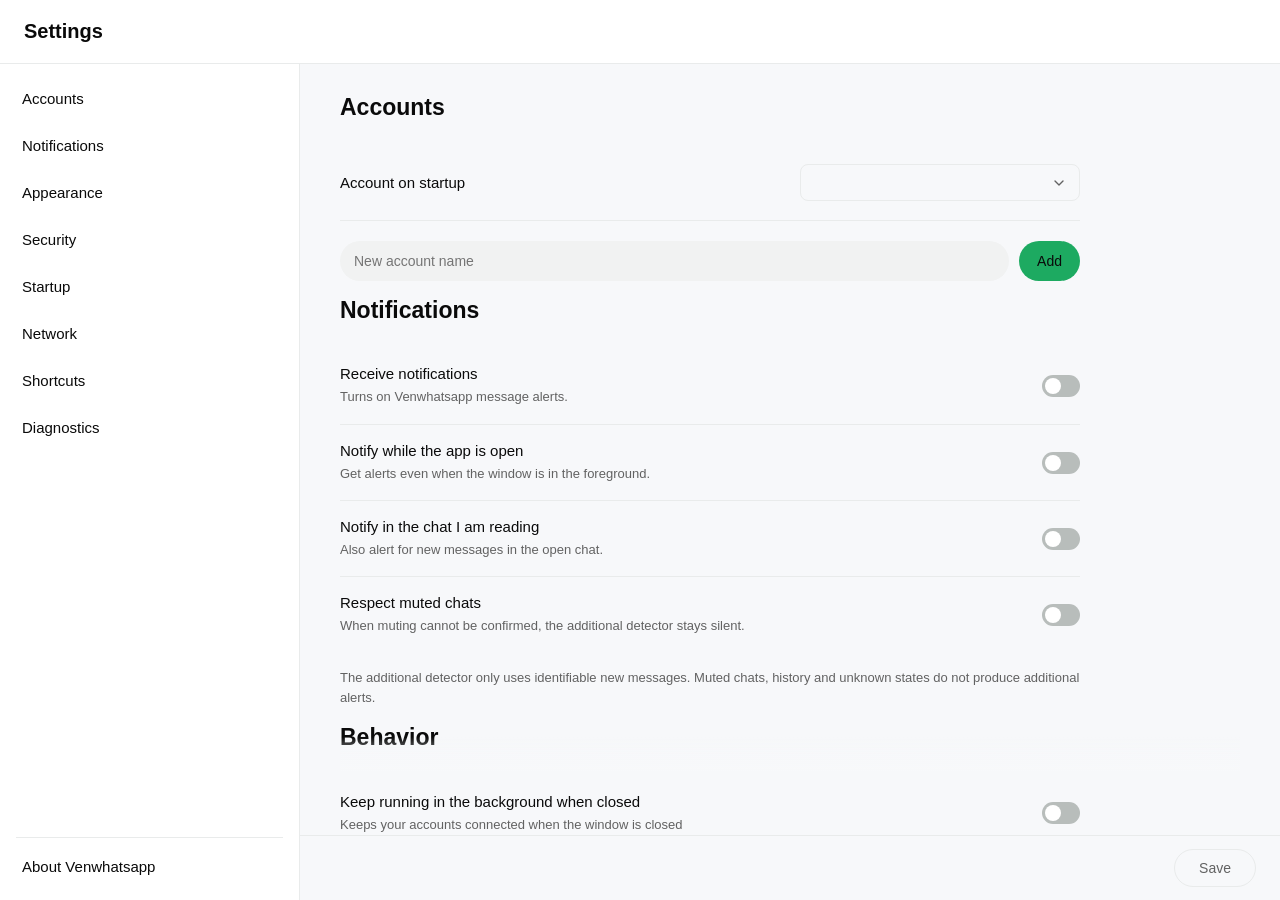
==== commit 3bd37675: "Release Venwhatsapp 0.2.0" ====
--- a/settings-ui/index.html
+++ b/settings-ui/index.html
@@ -9,8 +9,8 @@
     <link rel="stylesheet" href="dialog.css" />
   </head>
   <body>
-    <header class="app-header"><div><strong>Configurações</strong><span>Venwhatsapp</span></div><button id="back-to-chat" type="button" class="secondary back-button" aria-label="Voltar ao WhatsApp" title="Voltar ao WhatsApp" hidden><svg viewBox="0 0 24 24" aria-hidden="true"><path d="M19 12H5 M12 5l-7 7 7 7"/></svg><span>Voltar ao WhatsApp</span></button></header>
-    <div class="settings-layout"><nav class="settings-nav" aria-label="Configurações"><a href="#sec-contas">Contas</a><a href="#sec-notificacoes">Notificações</a><a href="#sec-aparencia">Aparência</a><a href="#sec-seguranca">Segurança</a><a href="#sec-sistema">Inicialização</a><a href="#sec-rede">Rede</a><a href="#sec-atalhos">Atalhos</a><a href="#sec-diagnostico">Diagnóstico</a><a class="nav-about" href="#sec-atualizacoes"><span class="nav-about-text"><span>Sobre o Venwhatsapp</span><span class="nav-version" id="nav_version"></span></span></a></nav>
+    <header class="app-header"><button id="back-to-chat" type="button" class="secondary back-button" aria-label="Voltar ao WhatsApp" title="Voltar ao WhatsApp" hidden><svg viewBox="0 0 24 24" aria-hidden="true"><path d="M19 12H5 M12 5l-7 7 7 7"/></svg><span>Voltar ao WhatsApp</span></button><strong>Configurações</strong></header>
+    <div class="settings-layout"><nav class="settings-nav" aria-label="Configurações"><a href="#sec-contas">Contas</a><a href="#sec-notificacoes">Notificações</a><a href="#sec-aparencia">Aparência</a><a href="#sec-seguranca">Segurança</a><a href="#sec-sistema">Inicialização</a><a href="#sec-rede">Rede</a><a href="#sec-atalhos">Atalhos</a><a href="#sec-diagnostico">Diagnóstico</a><a class="nav-about" href="#sec-atualizacoes">Sobre o Venwhatsapp</a></nav>
     <!-- Local preferences use familiar WhatsApp rows: titled
          groups of boxed-list rows, a title + subtitle on the left and the control
          on the right. Element ids are what main.js uses; keep them stable. -->
@@ -151,7 +151,7 @@
           </label>
         </div>
         <p class="group-note">Proxy com usuário e senha não é suportado: os navegadores embutidos não aceitam credenciais por esse caminho. A alteração vale após reiniciar o Venwhatsapp.</p>
-        <p id="proxy_restart" class="hotkey-hint" hidden><span>Reinicie o Venwhatsapp para aplicar o proxy.</span> <button type="button" id="proxy_restart_btn" class="secondary">Reiniciar agora</button></p>
+        <div id="proxy_restart" class="action-row" hidden><span>Reinicie o Venwhatsapp para aplicar o proxy.</span><button type="button" id="proxy_restart_btn" class="secondary">Reiniciar agora</button></div>
       </section>
 
       <section class="group" id="sec-atalhos">
@@ -284,28 +284,15 @@
             <input type="checkbox" class="switch" id="auto_update_install" />
           </label>
         </div>
-        <div class="boxed-list">
-          <div class="row">
-            <span class="row-text"><span class="row-title">Reinstalar pelo GitHub</span>
-              <span class="row-subtitle">Baixa e verifica a versão mais recente publicada, mesmo que seja a mesma versão que já está instalada.</span></span>
-            <button type="button" id="upd_reinstall" class="secondary">Reinstalar</button>
-          </div>
-          <div class="row">
-            <span class="row-text"><span class="row-title">Versão instalada</span>
-              <span class="row-subtitle" id="upd_current"></span></span>
-            <button type="button" id="upd_check" class="secondary">Verificar agora</button>
-          </div>
-          <div class="row">
-            <span class="row-text"><span class="row-title">Tipo de instalação</span>
-              <span class="row-subtitle" id="upd_method"></span></span>
-          </div>
-          <div class="row">
-            <span class="row-text"><span class="row-title">Última verificação</span>
-              <span class="row-subtitle" id="upd_last"></span></span>
-          </div>
-        </div>
+        <h3>Status</h3>
+        <div class="boxed-list upd-status">
+          <div class="row"><span class="row-title">Versão instalada</span><span class="row-value" id="upd_current"></span></div>
+          <div class="row"><span class="row-title">Tipo de instalação</span><span class="row-value" id="upd_method"></span></div>
+          <div class="row"><span class="row-title">Última verificação</span><time class="row-value" id="upd_last"></time></div>
+        </div>
+        <div class="upd-actions"><button type="button" id="upd_check" class="secondary">Verificar agora</button><button type="button" id="upd_reinstall" class="secondary">Reinstalar</button></div>
         <div id="upd_panel" class="upd-panel" hidden>
-          <h3 id="upd_title"></h3>
+          <h4 id="upd_title"></h4>
           <progress id="upd_progress" max="100" hidden></progress>
           <p id="upd_message" class="group-note" role="status" aria-live="polite"></p>
           <p id="upd_error" class="hotkey-hint" role="alert" hidden></p>
@@ -332,8 +319,8 @@
     </main></div>
 
     <footer class="footer">
-      <span id="note" class="note" role="status" aria-live="polite"></span>
-      <button id="save">Salvar</button>
+      <span class="footer-status"><span id="save-state" class="save-state" role="status" aria-live="polite" hidden></span><span id="note" class="note" role="status" aria-live="polite"></span></span>
+      <button id="save" disabled>Salvar</button>
     </footer>
 
     <script src="dialog.js"></script>
--- a/settings-ui/style.css
+++ b/settings-ui/style.css
@@ -2,7 +2,7 @@
 :root {
   color-scheme: light dark;
   --bg: #fff; --card: #fff; --panel: #f7f8fa; --fg: #0a0a0a; --dim: #626262;
-  --green: #1daa61; --on-green: #0a0a0a; --border: #e9ebeb;
+  --green: #1daa61; --on-green: #0a0a0a; --border: #e9ebeb; --nav-active: #e5f5ec;
   --control-hover: #00000014; --control-active: #00000024;
   --line: #e9ebeb; --hover: #f1f2f2; --switch-off: #b8bdbb;
   --danger: #c52c3a; --warn: #996600;
@@ -12,7 +12,7 @@
   :root:not([data-theme="light"]) {
     color-scheme: dark;
     --bg: #161717; --card: #232626; --panel: #1d1f1f; --fg: #fafafa; --dim: #a1a5a5;
-    --green: #21c063; --on-green: #0a0a0a; --border: #2c3030;
+    --green: #21c063; --on-green: #0a0a0a; --border: #2c3030; --nav-active: #173a2a;
     --control-hover: #ffffff14; --control-active: #ffffff24;
     --line: #2c3030; --hover: #2a2d2d; --switch-off: #626767;
     --danger: #ff707a; --warn: #e3b341;
@@ -22,7 +22,7 @@
 :root[data-theme="dark"] {
     color-scheme: dark;
     --bg: #161717; --card: #232626; --panel: #1d1f1f; --fg: #fafafa; --dim: #a1a5a5;
-    --green: #21c063; --on-green: #0a0a0a; --border: #2c3030;
+    --green: #21c063; --on-green: #0a0a0a; --border: #2c3030; --nav-active: #173a2a;
     --control-hover: #ffffff14; --control-active: #ffffff24;
     --line: #2c3030; --hover: #2a2d2d; --switch-off: #626767;
     --danger: #ff707a; --warn: #e3b341;
@@ -34,12 +34,12 @@
    the native webviews otherwise render a thick unstyled system scrollbar
    that clashes with the dark theme. Same muted grey, transparent track. */
 * { scrollbar-width: thin; scrollbar-color: rgba(134,150,160,.45) transparent; }
-*::-webkit-scrollbar { width: 8px; height: 8px; }
+*::-webkit-scrollbar { width: 7px; height: 7px; }
 *::-webkit-scrollbar-track { background: transparent; }
-*::-webkit-scrollbar-thumb { background-color: rgba(134,150,160,.45); border: 2px solid transparent; border-radius: 4px; background-clip: padding-box; }
-*::-webkit-scrollbar-thumb:hover { background-color: rgba(134,150,160,.8); }
+*::-webkit-scrollbar-thumb { background-color: rgba(134,150,160,.42); border: 2px solid transparent; border-radius: 999px; background-clip: padding-box; }
+*::-webkit-scrollbar-thumb:hover { background-color: rgba(134,150,160,.72); }
 *::-webkit-scrollbar-corner { background: transparent; }
-html, body { height: 100%; }
+html, body { height: 100%; overflow: hidden; }
 html.embedded-panel { background: var(--bg); }
 html.embedded-panel body { opacity: 0; transform: translateY(9px) scale(.995); transform-origin: top center; transition: opacity .18s ease, transform .22s cubic-bezier(.2,.8,.2,1); }
 html.embedded-panel.panel-open body { opacity: 1; transform: none; }
@@ -53,22 +53,26 @@
 button, input, select { font: inherit; }
 button { cursor: pointer; border: 0; border-radius: 22px; padding: 9px 18px; background: var(--green); color: var(--on-green); font-weight: 500; }
 button:disabled { opacity: .45; cursor: default; }
-button.secondary { background: transparent; color: var(--green); }
+button.secondary { border: 1px solid var(--border); background: transparent; color: var(--fg); }
 button:hover:not(:disabled) { filter: brightness(.95); }
+button.secondary:hover:not(:disabled) { background: var(--hover); filter: none; }
 button:focus-visible, input:focus-visible, select:focus-visible, a:focus-visible { outline: 2px solid var(--green); outline-offset: 2px; }
-.app-header { padding: 12px 24px; min-height: 64px; display: flex; align-items: center; justify-content: space-between; gap: 16px; border-bottom: 1px solid var(--border); }
+.app-header { padding: 12px 24px; min-height: 64px; display: flex; align-items: center; justify-content: flex-start; gap: 14px; border-bottom: 1px solid var(--border); }
 .app-header > div { display: flex; align-items: baseline; gap: 12px; }
 .app-header strong { font-size: 20px; font-weight: 600; }
 .app-header span { font-size: 12px; color: var(--dim); }
 .app-header button { color: var(--dim); font-weight: 400; }
 .settings-layout { position: relative; z-index: 2; display: flex; flex: 1; min-height: 0; overflow: visible; }
-.settings-nav { position: absolute; z-index: 3; left: 0; top: 0; bottom: -70px; width: 300px; padding: 12px 8px; display: flex; flex-direction: column; gap: 4px; border-right: 1px solid var(--border); background: var(--bg); }
-.settings-nav a { display: flex; align-items: center; gap: 24px; padding: 16px 20px; border-radius:8px; min-height:56px; font-size: 15px; color: inherit; text-decoration: none; }
-.settings-nav a:hover, .settings-nav a[aria-current=page] { background: var(--hover); }
+.settings-nav { position: absolute; z-index: 3; left: 0; top: 0; bottom: -65px; width: 300px; padding: 12px 8px; display: flex; flex-direction: column; gap: 3px; overflow-y: auto; border-right: 1px solid var(--border); background: var(--bg); }
+.settings-nav a { position: relative; display: flex; align-items: center; gap: 12px; flex: 0 0 44px; min-height: 44px; padding: 8px 14px; border-radius:8px; font-size: 15px; font-weight: 500; color: inherit; text-decoration: none; white-space: nowrap; }
+.settings-nav a:hover:not([aria-current=page]) { background: var(--hover); }
+.settings-nav a[aria-current=page] { background: var(--nav-active); color: var(--fg); font-weight: 500; }
 .settings-nav svg { width: 22px; height: 22px; stroke: var(--dim); fill: none; stroke-width: 1.7; stroke-linecap: round; stroke-linejoin: round; flex-shrink: 0; }
-.prefs { background:var(--panel); flex: 1; min-width: 0; overflow-y: auto; margin-left:300px; padding: 30px 40px; scroll-behavior: smooth; }
-.group { max-width: 740px; margin: 0 auto; }
-.group-title { font-size: 22px; font-weight: 600; margin: 0 0 24px; }
+.settings-nav a[aria-current=page] svg { stroke:var(--green); }
+.prefs { position:relative; background:var(--panel); flex: 1; min-width: 0; overflow-y: auto; overscroll-behavior:contain; margin-left:300px; padding: 30px 40px 64px; scroll-behavior: smooth; }
+.prefs::after { content:""; position:sticky; z-index:1; display:block; bottom:0; height:34px; margin-top:-34px; background:linear-gradient(to bottom, transparent, var(--panel)); pointer-events:none; }
+.group { max-width: 740px; margin: 0; }
+.group-title { font-size: 23px; font-weight: 650; margin: 0 0 24px; }
 .group-note { font-size: 13px; line-height: 1.55; margin: 16px 0; color: var(--dim); }
 .group-note code { font: inherit; background: var(--hover); padding: 2px 4px; }
 .group-actions { display: flex; flex-wrap: wrap; align-items: center; gap: 8px; margin-top: 16px; }
@@ -96,11 +100,8 @@
 .account-avatar { height: 48px; width: 48px; border-radius: 50%; background: var(--hover); color: var(--dim); display: grid; place-items: center; font-size: 17px; flex: 0 0 48px; }
 .account-avatar.has-photo { overflow: hidden; background: none; }
 .account-avatar img { width: 100%; height: 100%; object-fit: cover; display: block; }
-.settings-nav .nav-about { position: absolute; left: 8px; right: 8px; bottom: 10px; }
+.settings-nav .nav-about { margin-top: auto; }
 .settings-nav .nav-about::before { content: ""; position: absolute; left: 8px; right: 8px; top: -7px; border-top: 1px solid var(--border); }
-.nav-about-text { display: flex; flex-direction: column; gap: 2px; min-width: 0; }
-.nav-version { font-size: 12px; color: var(--dim); }
-.nav-version:empty { display: none; }
 .contributors { list-style: none; margin: 0; padding: 0; display: flex; flex-wrap: wrap; gap: 8px; }
 .contributors a { display: inline-block; padding: 6px 12px; border: 1px solid var(--border); border-radius: 16px; color: inherit; text-decoration: none; font-size: 13px; }
 .contributors a:hover { background: var(--hover); }
@@ -125,17 +126,31 @@
 .hotkey-row input { min-width: 0; width: 190px; }
 .recording { outline: 2px dashed var(--green); }
 .hotkey-hint { font-size: 13px; color: var(--warn); }
-.footer { position: relative; z-index: 1; display: flex; justify-content: space-between; align-items: center; gap: 12px; padding: 14px 24px; border-top: 1px solid var(--border); }
-.footer button { padding: 10px 24px; margin-left: auto; }
+.footer { position: relative; z-index: 1; display: flex; justify-content: flex-start; align-items: center; gap: 12px; height:65px; min-height:65px; margin-left:300px; padding: 10px 24px; border-top: 1px solid var(--border); }
+.footer button { flex:0 0 auto; padding: 10px 24px; margin-left: 0; }
+#save:disabled { background:transparent; color:var(--dim); border:1px solid var(--border); opacity:1; }
+#save:not(:disabled) { background:var(--green); color:var(--on-green); border:1px solid var(--green); opacity:1; }
 .note { font-size: 13px; color: var(--green); }
-.prefs h3 { font-size: 14px; margin: 24px 0 6px; }
-@media(max-width:900px) { .settings-nav { width:220px; } .settings-nav a { padding: 16px 20px; gap: 18px; } .prefs { margin-left:220px; padding: 26px 24px; } }
+.footer-status { display:flex; align-items:center; justify-content:flex-end; flex:1 1 auto; flex-wrap:wrap; gap:12px; min-width:0; margin-left:auto; text-align:right; }
+.save-state { font-size:13px; color:var(--warn); }
+.prefs .group > h3, .prefs #upd_notes_box > h3 { font-size:17px; font-weight:600; margin:30px 0 12px; padding-top:18px; border-top:1px solid var(--border); }
+.prefs h3 { font-size:17px; font-weight:600; margin:30px 0 12px; }
+.prefs .group-title + h3 { margin-top:0; padding-top:0; border-top:0; }
+.upd-status .row { min-height:54px; padding:12px 0; gap:20px; }
+.upd-status .row-title { flex:0 0 170px; font-size:13px; color:var(--dim); }
+.row-value { min-width:0; margin-left:auto; text-align:right; overflow-wrap:anywhere; font-size:14px; }
+.upd-actions { display:flex; justify-content:flex-end; align-items:center; gap:8px; margin-top:14px; }
+.upd-actions #upd_reinstall { color:var(--warn); border-color:var(--warn); }
+.upd-panel h4 { margin:0 0 8px; font-size:14px; font-weight:600; }
+.action-row { display:flex; justify-content:space-between; align-items:center; gap:16px; margin:16px 0; color:var(--dim); font-size:13px; line-height:1.5; }
+@media(max-width:900px) { .settings-nav { width:220px; bottom:-65px; } .settings-nav a { padding: 8px 12px; gap: 10px; } .prefs { margin-left:220px; padding: 26px 24px 64px; } .footer { margin-left:220px; padding-right:20px; padding-left:20px; } }
 @media(max-width:640px) {
-  .settings-nav { width:62px; overflow: hidden; } .settings-nav a { font-size: 0; padding: 18px 20px; gap: 24px; } .settings-nav svg { flex: 0 0 22px; }
-  .prefs { margin-left:62px; padding: 24px 18px; } .app-header { padding: 14px 18px; min-height: 66px; } .row { gap: 12px; flex-wrap: wrap; } .row-text { flex-basis: 160px; }
+  .settings-nav { width:210px; bottom:-65px; } .settings-nav a { padding:8px; gap:8px; font-size:14px; } .settings-nav svg { flex: 0 0 22px; }
+  .prefs { margin-left:210px; padding: 24px 14px 64px; } .app-header { padding: 14px 18px; min-height: 66px; } .row { gap: 12px; flex-wrap: wrap; } .row-text { flex-basis: 160px; }
+  .footer { margin-left:210px; padding-right:12px; padding-left:12px; }
   .account-row { gap: 10px; } .account-avatar { width: 40px; height: 40px; flex-basis: 40px; } .group-title { font-size: 19px; }
 }
-@media(max-width:480px) { .app-header span { display: none; } }
+@media(max-width:480px) { .app-header { gap:10px; } }
 
 /* Same icon hit area as the WhatsApp toolbar. */
 .back-button { display:inline-flex;align-items:center;gap:10px;min-height:40px;padding:8px 12px!important;color:var(--fg)!important; }
@@ -176,7 +191,7 @@
 .upd-panel .group-note { margin: 8px 0; }
 .upd-flatpak { display: flex; align-items: center; gap: 8px; margin-top: 12px; flex-wrap: wrap; }
 .upd-flatpak code { flex: 1; min-width: 0; overflow-wrap: anywhere; font: 12px ui-monospace, Menlo, Consolas, monospace; background: var(--hover); padding: 8px 10px; border-radius: 8px; user-select: all; }
-.notes { font-size: 13px; line-height: 1.55; max-height: 320px; overflow-y: auto; padding: 4px 0; overflow-wrap: anywhere; }
+.notes { font-size: 13px; line-height: 1.55; padding: 4px 0; overflow-wrap: anywhere; }
 .notes h4 { margin: 14px 0 4px; font-size: 14px; }
 .notes p { margin: 6px 0; }
 .notes ul { margin: 6px 0; padding-left: 20px; }
--- a/settings-ui/dialog.css
+++ b/settings-ui/dialog.css
@@ -0,0 +1,38 @@
+/* In-page replacements for window.alert/confirm/prompt. Shared by the settings
+   window and the lock screen, so the styles stand on their own rather than
+   extending either page's sheet. */
+.dlg-backdrop {
+  position: fixed; inset: 0; z-index: 100;
+  display: flex; align-items: center; justify-content: center; padding: 24px;
+  background: #000a;
+}
+.dlg-backdrop[hidden] { display: none; }
+.dlg {
+  box-sizing:border-box;width:100%;max-width:340px;max-height:calc(100vh - 48px);overflow-y:auto;overflow-wrap:anywhere;padding:20px;
+  border-radius: 12px; box-shadow: 0 14px 44px #0007;
+  background: var(--card,#fff); color: var(--fg,#0a0a0a);
+  font-family: system-ui, -apple-system, "Segoe UI", Roboto, sans-serif;
+  font-size: 14px; text-align: left;
+}
+@media (prefers-color-scheme: dark) {
+  .dlg { background: var(--card,#232626); color: var(--fg,#fafafa); }
+}
+.dlg h2 { font-size: 15px; font-weight: 600; margin: 0 0 8px; }
+.dlg-message { margin: 0; line-height: 1.45; white-space: pre-line; }
+.dlg-input {
+  width: 100%; margin-top: 14px; padding: 9px 11px; font-size: 14px;
+  border: 1px solid #8886; border-radius: 8px;
+  background: transparent; color: inherit;
+}
+.dlg-input:focus { outline: 2px solid #25d36688; outline-offset: 1px; }
+.dlg-error { color: #f15c6d; font-size: 13px; margin: 8px 0 0; }
+.dlg-error[hidden] { display: none; }
+.dlg-actions { display:flex;flex-wrap:wrap; justify-content: flex-end; gap: 8px; margin-top: 18px; }
+.dlg-actions button {
+  padding: 8px 16px; font-size: 14px; font-weight: 600;
+  border: 0; border-radius: 20px; cursor: pointer;
+  background: var(--green,#21c063); color: var(--on-green,#0a0a0a);
+}
+.dlg-actions button.dlg-secondary { background: transparent; color: inherit; border: 1px solid #8886; }
+.dlg-actions button.dlg-danger { background: #e5484d; color: #fff; }
+.dlg-actions button:focus { outline: 2px solid var(--green,#21c063); outline-offset: 2px; }
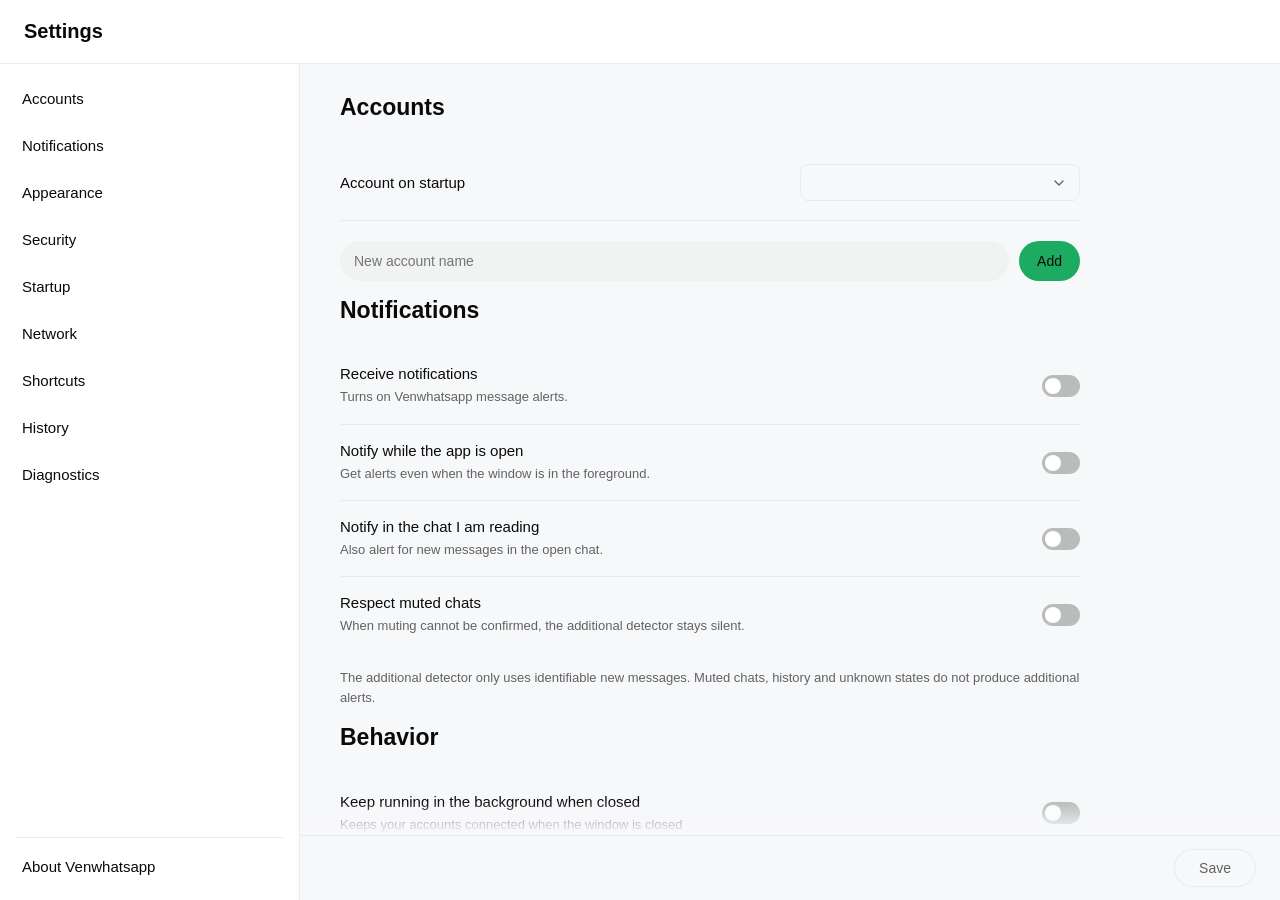
==== commit bb5c9084: "Release Venwhatsapp 0.3.0" ====
--- a/settings-ui/index.html
+++ b/settings-ui/index.html
@@ -10,7 +10,7 @@
   </head>
   <body>
     <header class="app-header"><button id="back-to-chat" type="button" class="secondary back-button" aria-label="Voltar ao WhatsApp" title="Voltar ao WhatsApp" hidden><svg viewBox="0 0 24 24" aria-hidden="true"><path d="M19 12H5 M12 5l-7 7 7 7"/></svg><span>Voltar ao WhatsApp</span></button><strong>Configurações</strong></header>
-    <div class="settings-layout"><nav class="settings-nav" aria-label="Configurações"><a href="#sec-contas">Contas</a><a href="#sec-notificacoes">Notificações</a><a href="#sec-aparencia">Aparência</a><a href="#sec-seguranca">Segurança</a><a href="#sec-sistema">Inicialização</a><a href="#sec-rede">Rede</a><a href="#sec-atalhos">Atalhos</a><a href="#sec-diagnostico">Diagnóstico</a><a class="nav-about" href="#sec-atualizacoes">Sobre o Venwhatsapp</a></nav>
+    <div class="settings-layout"><nav class="settings-nav" aria-label="Configurações"><a href="#sec-contas">Contas</a><a href="#sec-notificacoes">Notificações</a><a href="#sec-aparencia">Aparência</a><a href="#sec-seguranca">Segurança</a><a href="#sec-sistema">Inicialização</a><a href="#sec-rede">Rede</a><a href="#sec-atalhos">Atalhos</a><a href="#sec-historico">Histórico</a><a href="#sec-diagnostico">Diagnóstico</a><a class="nav-about" href="#sec-atualizacoes">Sobre o Venwhatsapp</a></nav>
     <!-- Local preferences use familiar WhatsApp rows: titled
          groups of boxed-list rows, a title + subtitle on the left and the control
          on the right. Element ids are what main.js uses; keep them stable. -->
@@ -189,35 +189,7 @@
       <section class="group" id="sec-seguranca">
         <h2 class="group-title">Segurança</h2>
 
-        <details class="privacy-disclosure" id="privacy-blur-disclosure">
-          <summary>Privacy blur</summary>
-          <p class="group-note">Choose what is blurred in every account. Changes apply to open WhatsApp windows when you save.</p>
-          <div class="boxed-list privacy-list">
-            <label class="row privacy-option"><span class="row-text"><span class="row-title">Enable privacy blur</span></span><input type="checkbox" class="switch" id="privacy_blur_on" /></label>
-            <label class="row privacy-option"><span class="row-text"><span class="row-title">All messages in chat</span></span><input type="checkbox" class="switch" id="privacy_chat_on" /></label>
-            <div class="privacy-slider-row"><label for="privacy_chat_amt">Blur amount</label><input class="privacy-range" type="range" id="privacy_chat_amt" min="1" max="30" step="1" /><output id="privacy_chat_amt_output" for="privacy_chat_amt"></output></div>
-            <label class="row privacy-option"><span class="row-text"><span class="row-title">Last message previews</span></span><input type="checkbox" class="switch" id="privacy_preview_on" /></label>
-            <div class="privacy-slider-row"><label for="privacy_preview_amt">Blur amount</label><input class="privacy-range" type="range" id="privacy_preview_amt" min="1" max="30" step="1" /><output id="privacy_preview_amt_output" for="privacy_preview_amt"></output></div>
-            <label class="row privacy-option"><span class="row-text"><span class="row-title">Media previews</span></span><input type="checkbox" class="switch" id="privacy_media_on" /></label>
-            <div class="privacy-slider-row"><label for="privacy_media_amt">Blur amount</label><input class="privacy-range" type="range" id="privacy_media_amt" min="1" max="30" step="1" /><output id="privacy_media_amt_output" for="privacy_media_amt"></output></div>
-            <label class="row privacy-option"><span class="row-text"><span class="row-title">Media gallery</span></span><input type="checkbox" class="switch" id="privacy_gallery_on" /></label>
-            <div class="privacy-slider-row"><label for="privacy_gallery_amt">Blur amount</label><input class="privacy-range" type="range" id="privacy_gallery_amt" min="1" max="30" step="1" /><output id="privacy_gallery_amt_output" for="privacy_gallery_amt"></output></div>
-            <label class="row privacy-option"><span class="row-text"><span class="row-title">Text input</span></span><input type="checkbox" class="switch" id="privacy_input_on" /></label>
-            <label class="row privacy-option"><span class="row-text"><span class="row-title">Profile pictures</span></span><input type="checkbox" class="switch" id="privacy_avatars_on" /></label>
-            <div class="privacy-slider-row"><label for="privacy_avatars_amt">Blur amount</label><input class="privacy-range" type="range" id="privacy_avatars_amt" min="1" max="30" step="1" /><output id="privacy_avatars_amt_output" for="privacy_avatars_amt"></output></div>
-            <label class="row privacy-option"><span class="row-text"><span class="row-title">Group and contact names</span></span><input type="checkbox" class="switch" id="privacy_names_on" /></label>
-            <div class="privacy-slider-row"><label for="privacy_names_amt">Blur amount</label><input class="privacy-range" type="range" id="privacy_names_amt" min="1" max="30" step="1" /><output id="privacy_names_amt_output" for="privacy_names_amt"></output></div>
-            <label class="row privacy-option"><span class="row-text"><span class="row-title">Hide notification contents</span></span><input type="checkbox" class="switch" id="privacy_notif" /></label>
-            <label class="row privacy-option"><span class="row-text"><span class="row-title">No transition delay</span></span><input type="checkbox" class="switch" id="privacy_no_transition" /></label>
-            <label class="row privacy-option"><span class="row-text"><span class="row-title">Unblur everything when hovering over the app window</span></span><input type="checkbox" class="switch" id="privacy_unblur_hover" /></label>
-            <label class="row privacy-option"><span class="row-text"><span class="row-title">Blur everything when idle</span></span><input type="checkbox" class="switch" id="privacy_idle_on" /></label>
-            <div id="privacy_idle_controls" hidden>
-              <div class="privacy-slider-row"><label for="privacy_idle_amt">Blur amount</label><input class="privacy-range" type="range" id="privacy_idle_amt" min="1" max="30" step="1" /><output id="privacy_idle_amt_output" for="privacy_idle_amt"></output></div>
-              <div class="privacy-slider-row"><label for="privacy_idle_secs">Idle time</label><input class="privacy-range" type="range" id="privacy_idle_secs" min="5" max="600" step="5" /><output id="privacy_idle_secs_output" for="privacy_idle_secs"></output></div>
-            </div>
-          </div>
-        </details>
-
+        <h3>Bloqueio do aplicativo</h3>
         <div id="lock-disabled">
           <div class="boxed-list">
             <label class="row entry-row">
@@ -263,6 +235,70 @@
 
         <p class="group-note">O bloqueio protege o acesso às janelas do Venwhatsapp. Ele
           <strong>não</strong> criptografa os dados no disco.</p>
+
+        <details class="privacy-disclosure" id="privacy-blur-disclosure">
+          <summary>Privacy blur</summary>
+          <div class="privacy-content">
+            <div class="privacy-content-rail">
+              <p class="privacy-description">Choose what is blurred in every account. Changes apply to open WhatsApp windows when you save.</p>
+              <div class="boxed-list privacy-list">
+                <label class="row privacy-option" id="privacy_master_row"><span class="row-text"><span class="row-title">Enable privacy blur</span></span><input type="checkbox" class="switch" id="privacy_blur_on" /></label>
+                <div class="privacy-option-group">
+                  <label class="row privacy-option"><span class="row-text"><span class="row-title">All messages in chat</span></span><input type="checkbox" class="switch" id="privacy_chat_on" /></label>
+                  <div class="privacy-slider-row"><label for="privacy_chat_amt">Blur amount</label><input class="privacy-range" type="range" id="privacy_chat_amt" min="1" max="30" step="1" /><output id="privacy_chat_amt_output" for="privacy_chat_amt"></output></div>
+                </div>
+                <div class="privacy-option-group">
+                  <label class="row privacy-option"><span class="row-text"><span class="row-title">Last message previews</span></span><input type="checkbox" class="switch" id="privacy_preview_on" /></label>
+                  <div class="privacy-slider-row"><label for="privacy_preview_amt">Blur amount</label><input class="privacy-range" type="range" id="privacy_preview_amt" min="1" max="30" step="1" /><output id="privacy_preview_amt_output" for="privacy_preview_amt"></output></div>
+                </div>
+                <div class="privacy-option-group">
+                  <label class="row privacy-option"><span class="row-text"><span class="row-title">Media previews</span></span><input type="checkbox" class="switch" id="privacy_media_on" /></label>
+                  <div class="privacy-slider-row"><label for="privacy_media_amt">Blur amount</label><input class="privacy-range" type="range" id="privacy_media_amt" min="1" max="30" step="1" /><output id="privacy_media_amt_output" for="privacy_media_amt"></output></div>
+                </div>
+                <div class="privacy-option-group">
+                  <label class="row privacy-option"><span class="row-text"><span class="row-title">Media gallery</span></span><input type="checkbox" class="switch" id="privacy_gallery_on" /></label>
+                  <div class="privacy-slider-row"><label for="privacy_gallery_amt">Blur amount</label><input class="privacy-range" type="range" id="privacy_gallery_amt" min="1" max="30" step="1" /><output id="privacy_gallery_amt_output" for="privacy_gallery_amt"></output></div>
+                </div>
+                <label class="row privacy-option"><span class="row-text"><span class="row-title">Text input</span></span><input type="checkbox" class="switch" id="privacy_input_on" /></label>
+                <div class="privacy-option-group">
+                  <label class="row privacy-option"><span class="row-text"><span class="row-title">Profile pictures</span></span><input type="checkbox" class="switch" id="privacy_avatars_on" /></label>
+                  <div class="privacy-slider-row"><label for="privacy_avatars_amt">Blur amount</label><input class="privacy-range" type="range" id="privacy_avatars_amt" min="1" max="30" step="1" /><output id="privacy_avatars_amt_output" for="privacy_avatars_amt"></output></div>
+                </div>
+                <div class="privacy-option-group">
+                  <label class="row privacy-option"><span class="row-text"><span class="row-title">Group and contact names</span></span><input type="checkbox" class="switch" id="privacy_names_on" /></label>
+                  <div class="privacy-slider-row"><label for="privacy_names_amt">Blur amount</label><input class="privacy-range" type="range" id="privacy_names_amt" min="1" max="30" step="1" /><output id="privacy_names_amt_output" for="privacy_names_amt"></output></div>
+                </div>
+                <label class="row privacy-option"><span class="row-text"><span class="row-title">Hide notification contents</span></span><input type="checkbox" class="switch" id="privacy_notif" /></label>
+                <label class="row privacy-option"><span class="row-text"><span class="row-title">No transition delay</span></span><input type="checkbox" class="switch" id="privacy_no_transition" /></label>
+                <label class="row privacy-option"><span class="row-text"><span class="row-title">Unblur everything when hovering over the app window</span></span><input type="checkbox" class="switch" id="privacy_unblur_hover" /></label>
+                <div class="privacy-option-group">
+                  <label class="row privacy-option"><span class="row-text"><span class="row-title">Blur everything when idle</span></span><input type="checkbox" class="switch" id="privacy_idle_on" /></label>
+                  <div id="privacy_idle_controls" class="privacy-idle-controls" hidden>
+                    <div class="privacy-slider-row"><label for="privacy_idle_amt">Blur amount</label><input class="privacy-range" type="range" id="privacy_idle_amt" min="1" max="30" step="1" /><output id="privacy_idle_amt_output" for="privacy_idle_amt"></output></div>
+                    <div class="privacy-slider-row"><label for="privacy_idle_secs">Idle time</label><input class="privacy-range" type="range" id="privacy_idle_secs" min="5" max="600" step="5" /><output id="privacy_idle_secs_output" for="privacy_idle_secs"></output></div>
+                  </div>
+                </div>
+              </div>
+            </div>
+          </div>
+        </details>
+      </section>
+      <section class="group" id="sec-historico">
+        <h2 class="group-title">Histórico</h2>
+        <h3>Captura de mídia</h3>
+        <div class="boxed-list">
+          <label class="row">
+            <span class="row-text"><span class="row-title">Salvar mídia</span><span class="row-subtitle">Salva mídia anexada às mensagens excluídas ou editadas no histórico.</span></span>
+            <input type="checkbox" class="switch" id="history_save_media" />
+          </label>
+        </div>
+        <h3>Ações instantâneas</h3>
+        <p class="group-note">Exportar e limpar o histórico são ações imediatas e não dependem do botão Salvar.</p>
+        <div class="boxed-list">
+          <div class="row"><span class="row-text"><span class="row-title">Exportar histórico</span><span class="row-subtitle">Baixa um arquivo JSON com o histórico desta conta.</span></span><button type="button" class="secondary" id="history-export">Exportar</button></div>
+          <div class="row"><span class="row-text"><span class="row-title">Limpar histórico</span><span class="row-subtitle">Remove permanentemente as mensagens excluídas ou editadas registradas nesta conta.</span></span><button type="button" class="secondary history-clear" id="history-clear">Limpar</button></div>
+        </div>
+        <p id="history-action-status" class="group-note" role="status" aria-live="polite"></p>
       </section>
       <section class="group" id="sec-diagnostico"><h2 class="group-title">Diagnóstico de notificações</h2>
       <div class="boxed-list"><div class="row"><span class="row-text"><span class="row-title">Verificar avisos do Windows</span><span class="row-subtitle">O teste confirma o envio; confira se o Windows exibe o banner.</span></span><button id="test-notification" type="button">Testar</button></div><div class="row"><span class="row-text">Permissões e Não perturbe</span><button id="windows-notifications" class="secondary" type="button">Abrir no Windows</button></div></div>
--- a/settings-ui/style.css
+++ b/settings-ui/style.css
@@ -41,8 +41,8 @@
 *::-webkit-scrollbar-corner { background: transparent; }
 html, body { height: 100%; overflow: hidden; }
 html.embedded-panel { background: var(--bg); }
-html.embedded-panel body { opacity: 0; transform: translateY(9px) scale(.995); transform-origin: top center; transition: opacity .18s ease, transform .22s cubic-bezier(.2,.8,.2,1); }
-html.embedded-panel.panel-open body { opacity: 1; transform: none; }
+html.embedded-panel body { opacity: 0; transform: translateY(14px) scale(.99); transform-origin: top center; transition: opacity .24s ease, transform .28s cubic-bezier(.2,.8,.2,1); }
+html.embedded-panel.panel-open body { opacity: 1; transform: translateY(0) scale(1); }
 @media(prefers-reduced-motion:reduce) { html.embedded-panel body { transition: none; } }
 body {
   margin: 0; display: flex; flex-direction: column;
@@ -63,6 +63,7 @@
 .app-header span { font-size: 12px; color: var(--dim); }
 .app-header button { color: var(--dim); font-weight: 400; }
 .settings-layout { position: relative; z-index: 2; display: flex; flex: 1; min-height: 0; overflow: visible; }
+.settings-layout::after { content:""; position:absolute; z-index:4; left:300px; right:0; bottom:0; height:34px; background:linear-gradient(to bottom,transparent,var(--panel)); pointer-events:none; }
 .settings-nav { position: absolute; z-index: 3; left: 0; top: 0; bottom: -65px; width: 300px; padding: 12px 8px; display: flex; flex-direction: column; gap: 3px; overflow-y: auto; border-right: 1px solid var(--border); background: var(--bg); }
 .settings-nav a { position: relative; display: flex; align-items: center; gap: 12px; flex: 0 0 44px; min-height: 44px; padding: 8px 14px; border-radius:8px; font-size: 15px; font-weight: 500; color: inherit; text-decoration: none; white-space: nowrap; }
 .settings-nav a:hover:not([aria-current=page]) { background: var(--hover); }
@@ -70,7 +71,6 @@
 .settings-nav svg { width: 22px; height: 22px; stroke: var(--dim); fill: none; stroke-width: 1.7; stroke-linecap: round; stroke-linejoin: round; flex-shrink: 0; }
 .settings-nav a[aria-current=page] svg { stroke:var(--green); }
 .prefs { position:relative; background:var(--panel); flex: 1; min-width: 0; overflow-y: auto; overscroll-behavior:contain; margin-left:300px; padding: 30px 40px 64px; scroll-behavior: smooth; }
-.prefs::after { content:""; position:sticky; z-index:1; display:block; bottom:0; height:34px; margin-top:-34px; background:linear-gradient(to bottom, transparent, var(--panel)); pointer-events:none; }
 .group { max-width: 740px; margin: 0; }
 .group-title { font-size: 23px; font-weight: 650; margin: 0 0 24px; }
 .group-note { font-size: 13px; line-height: 1.55; margin: 16px 0; color: var(--dim); }
@@ -143,9 +143,9 @@
 .upd-actions #upd_reinstall { color:var(--warn); border-color:var(--warn); }
 .upd-panel h4 { margin:0 0 8px; font-size:14px; font-weight:600; }
 .action-row { display:flex; justify-content:space-between; align-items:center; gap:16px; margin:16px 0; color:var(--dim); font-size:13px; line-height:1.5; }
-@media(max-width:900px) { .settings-nav { width:220px; bottom:-65px; } .settings-nav a { padding: 8px 12px; gap: 10px; } .prefs { margin-left:220px; padding: 26px 24px 64px; } .footer { margin-left:220px; padding-right:20px; padding-left:20px; } }
+@media(max-width:900px) { .settings-layout::after { left:220px; } .settings-nav { width:220px; bottom:-65px; } .settings-nav a { padding: 8px 12px; gap: 10px; } .prefs { margin-left:220px; padding: 26px 24px 64px; } .footer { margin-left:220px; padding-right:20px; padding-left:20px; } }
 @media(max-width:640px) {
-  .settings-nav { width:210px; bottom:-65px; } .settings-nav a { padding:8px; gap:8px; font-size:14px; } .settings-nav svg { flex: 0 0 22px; }
+  .settings-layout::after { left:210px; } .settings-nav { width:210px; bottom:-65px; } .settings-nav a { padding:8px; gap:8px; font-size:14px; } .settings-nav svg { flex: 0 0 22px; }
   .prefs { margin-left:210px; padding: 24px 14px 64px; } .app-header { padding: 14px 18px; min-height: 66px; } .row { gap: 12px; flex-wrap: wrap; } .row-text { flex-basis: 160px; }
   .footer { margin-left:210px; padding-right:12px; padding-left:12px; }
   .account-row { gap: 10px; } .account-avatar { width: 40px; height: 40px; flex-basis: 40px; } .group-title { font-size: 19px; }
@@ -168,21 +168,33 @@
 
 .row-title {overflow-wrap:anywhere;}
 .note {min-width:0;overflow-wrap:anywhere;flex:1;}
-
-.privacy-disclosure { margin:0 0 28px; border:1px solid var(--border); border-radius:12px; background:var(--card); overflow:hidden; }
-.privacy-disclosure > summary { position:relative; padding:18px 52px 18px 20px; font-size:16px; font-weight:600; cursor:pointer; list-style:none; }
+.history-clear { color:var(--danger)!important; border-color:var(--danger)!important; }
+.history-clear:hover:not(:disabled) { background:color-mix(in srgb,var(--danger) 10%,transparent); }
+
+#sec-seguranca { --security-control-radius:8px; }
+#sec-seguranca input[type=password], #sec-seguranca input[type=number], #sec-seguranca button { border-radius:var(--security-control-radius); }
+.privacy-disclosure { margin:28px 0 0; border:0; border-top:1px solid var(--border); border-radius:0; background:transparent; overflow:visible; }
+.privacy-disclosure > summary { position:relative; display:flex; align-items:center; min-height:54px; padding:12px 36px 12px 0; border-radius:var(--security-control-radius); font-size:15px; font-weight:600; cursor:pointer; list-style:none; transition:background .16s ease; }
 .privacy-disclosure > summary::-webkit-details-marker { display:none; }
-.privacy-disclosure > summary::after { content:""; position:absolute; right:20px; top:50%; width:16px; height:16px; transform:translateY(-50%); background-image:var(--chevron); background-repeat:no-repeat; background-size:contain; transition:transform .16s ease; }
+.privacy-disclosure > summary::after { content:""; position:absolute; right:4px; top:50%; width:16px; height:16px; transform:translateY(-50%); background-image:var(--chevron); background-repeat:no-repeat; background-size:contain; transition:transform .16s ease; }
 .privacy-disclosure[open] > summary::after { transform:translateY(-50%) rotate(180deg); }
+.privacy-disclosure[open] > summary { border-bottom:1px solid var(--border); }
 .privacy-disclosure > summary:hover { background:var(--hover); }
-.privacy-disclosure > .group-note { margin:0; padding:0 20px 12px; }
-.privacy-list { padding:0 20px 16px; }
+.privacy-content { animation:privacy-content-in .24s cubic-bezier(.2,.8,.2,1) both; }
+@keyframes privacy-content-in { from { opacity:0; transform:translateY(-8px); } to { opacity:1; transform:translateY(0); } }
+.privacy-content-rail { margin:12px 0 8px 10px; padding-left:16px; border-left:1px solid var(--line); }
+.privacy-description { margin:0 0 8px; color:var(--fg); font-size:13px; line-height:1.5; }
+.privacy-list { padding:0; }
 .privacy-option.row { min-height:58px; padding:12px 0; }
-.privacy-slider-row { display:flex; align-items:center; gap:14px; min-height:44px; padding:8px 0 12px; border-top:1px solid var(--border); }
-.privacy-slider-row label { min-width:120px; color:var(--dim); font-size:13px; }
-.privacy-slider-row input[type=range] { flex:1; min-width:80px; accent-color:var(--green); }
-.privacy-slider-row output { min-width:48px; color:var(--dim); text-align:right; font-size:12px; }
-@media(prefers-reduced-motion:reduce) { .privacy-disclosure > summary::after { transition:none; } }
+.privacy-option-group > .privacy-option { margin:0; }
+.privacy-option.is-disabled, .privacy-slider-row.is-disabled { opacity:.46; }
+.privacy-option.is-disabled { cursor:not-allowed; }
+.privacy-slider-row { display:flex; align-items:center; gap:12px; min-height:40px; margin-left:16px; padding:4px 0 10px; }
+.privacy-slider-row label { flex:0 0 112px; color:var(--fg); font-size:13px; }
+.privacy-slider-row input[type=range] { flex:0 1 260px; width:100%; min-width:80px; accent-color:var(--green); }
+.privacy-slider-row input[type=range]:disabled { accent-color:var(--switch-off); cursor:not-allowed; }
+.privacy-slider-row output { flex:0 0 48px; color:var(--fg); text-align:right; font-size:13px; }
+@media(prefers-reduced-motion:reduce) { .privacy-content { animation:none; } .privacy-disclosure > summary::after { transition:none; } }
 
 /* Settings -> Updates */
 .upd-panel { margin-top: 24px; padding: 16px 20px; border: 1px solid var(--border); border-radius: 12px; background: var(--card); }
